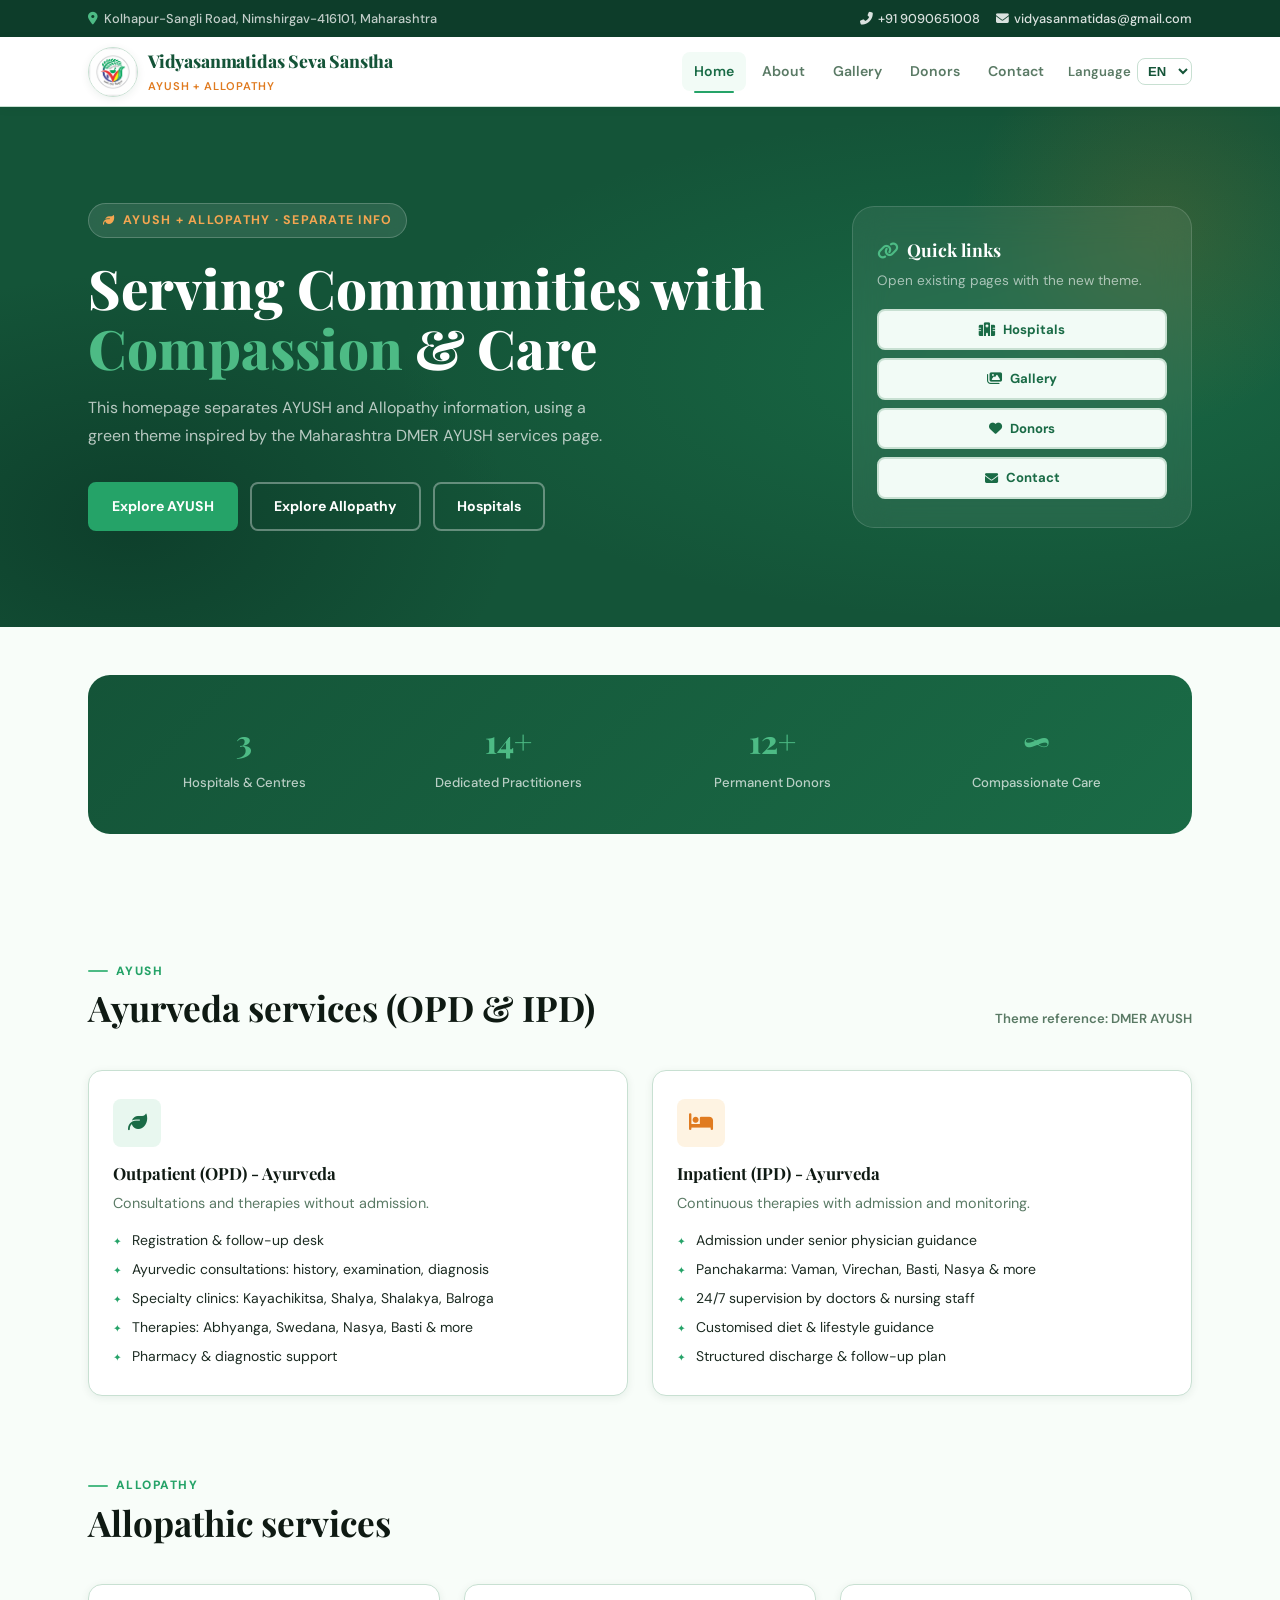
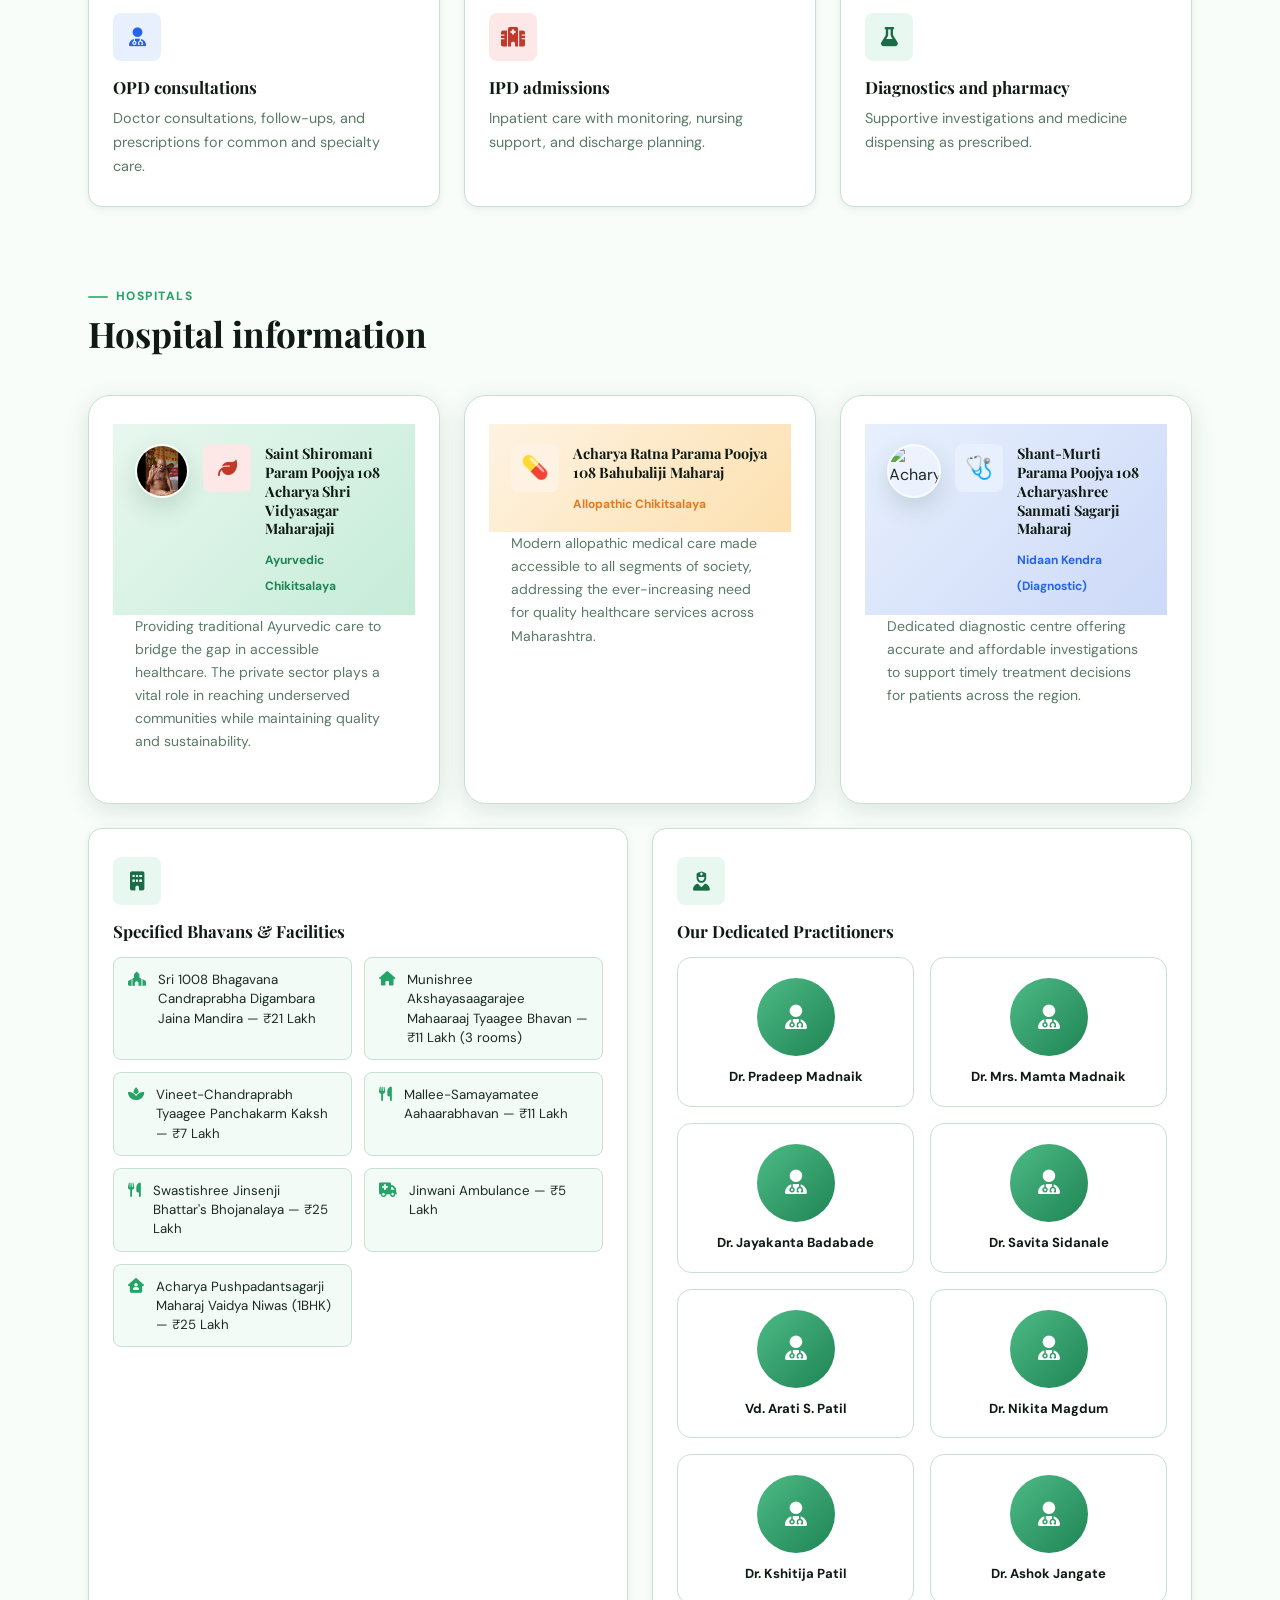
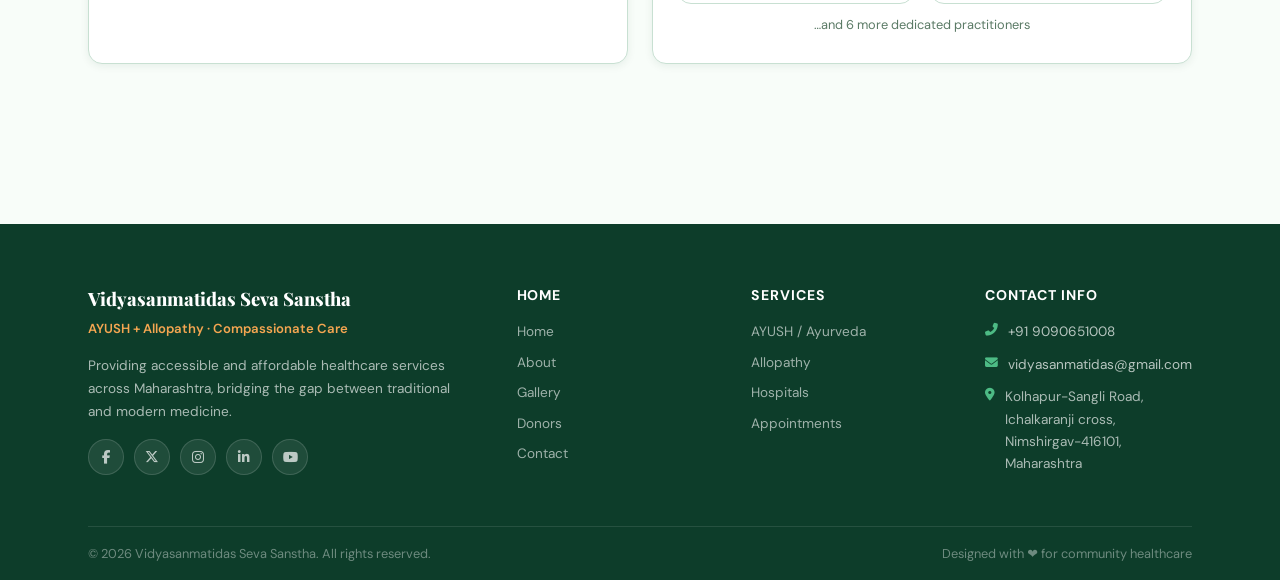
==== index.html @ cceff1d4 "initial project setup" ====
<!DOCTYPE html>
<html lang="en">
<head>
  <meta charset="utf-8" />
  <meta name="viewport" content="width=device-width, initial-scale=1.0" />
  <title>Vidyasanmatidas Seva Sanstha — Home</title>
  <meta name="description" content="Vidyasanmatidas Seva Sanstha — AYUSH Ayurveda & Allopathy hospital, Nimshirgav, Maharashtra." />
  <link rel="stylesheet" href="style.css" />
  <link rel="stylesheet" href="https://cdnjs.cloudflare.com/ajax/libs/font-awesome/6.4.0/css/all.min.css" />
  <link rel="icon" type="image/jpeg" href="img/WhatsApp%20Image%202026-04-20%20at%209.15.50%20PM.jpeg" />
  <link rel="apple-touch-icon" href="img/WhatsApp%20Image%202026-04-20%20at%209.15.50%20PM.jpeg" />
</head>
<body class="home-page">

  <!-- TOP BAR -->
  <div class="topbar">
    <div class="container">
      <span><i class="fas fa-map-marker-alt" style="color:var(--green-400);margin-right:6px;"></i>Kolhapur-Sangli Road, Nimshirgav-416101, Maharashtra</span>
      <div class="topbar-right">
        <a href="tel:+919090651008"><i class="fas fa-phone-alt" style="margin-right:5px;"></i>+91 9090651008</a>
        <a href="mailto:vidyasanmatidas@gmail.com"><i class="fas fa-envelope" style="margin-right:5px;"></i>vidyasanmatidas@gmail.com</a>
      </div>
    </div>
  </div>

  <!-- NAVBAR -->
  <nav class="navbar">
    <div class="container">
      <a href="index.html" class="navbar-brand">
        <img class="brand-logo" src="img/WhatsApp%20Image%202026-04-20%20at%209.15.50%20PM.jpeg" alt="Vidyasanmatidas Seva Sanstha logo" />
        <span class="brand-name">Vidyasanmatidas Seva Sanstha</span>
        <span class="brand-sub" data-i18n="brand.subtitle">AYUSH + Allopathy</span>
      </a>
      <button class="hamburger" id="hamburger" aria-label="Toggle navigation" aria-expanded="false">
        <span></span><span></span><span></span>
      </button>
      <ul class="navbar-nav" id="navbar-menu">
        <li class="nav-item active"><a class="nav-link" href="index.html" data-i18n="nav.home">Home</a></li>
        <li class="nav-item"><a class="nav-link" href="about.html" data-i18n="nav.about">About</a></li>
        <li class="nav-item"><a class="nav-link" href="gallery.html" data-i18n="nav.gallery">Gallery</a></li>
        <li class="nav-item"><a class="nav-link" href="donors.html" data-i18n="nav.donors">Donors</a></li>
        <li class="nav-item"><a class="nav-link" href="contact.html" data-i18n="nav.contact">Contact</a></li>
        <li class="nav-item">
          <span class="lang-wrap"><span data-i18n="lang.label">Language</span>
            <select id="lang-switch" class="lang-switch" aria-label="Language switcher">
              <option value="en">EN</option><option value="hi">HI</option><option value="mr">MR</option>
            </select>
          </span>
        </li>
      </ul>
    </div>
  </nav>

  <!-- HERO -->
  <section class="hero">
    <div class="container">
      <div class="hero-grid">
        <div>
          <div class="hero-badge"><i class="fas fa-leaf"></i><span data-i18n="home.pill">AYUSH + Allopathy · Integrated Healthcare</span></div>
          <h1 class="hero-title">Serving Communities with <span>Compassion</span> &amp; Care</h1>
          <p class="hero-desc" data-i18n="home.desc">Providing accessible AYUSH (Ayurveda) and Allopathic healthcare services to all, inspired by the Maharashtra DMER AYUSH model of inclusive wellness.</p>
          <div class="hero-actions">
            <a class="btn btn-primary" href="#ayush" data-i18n="home.cta.ayush"><i class="fas fa-leaf"></i>Explore AYUSH</a>
            <a class="btn btn-outline" href="#allopathy" data-i18n="home.cta.allopathy"><i class="fas fa-stethoscope"></i>Allopathy</a>
            <a class="btn btn-outline" href="#hospitals" data-i18n="home.cta.hospitals"><i class="fas fa-hospital"></i>Hospitals</a>
          </div>
        </div>
        <div class="hero-card">
          <h3><i class="fas fa-link" style="color:var(--green-400);margin-right:8px;"></i><span data-i18n="home.quick.title">Quick Links</span></h3>
          <p data-i18n="home.quick.desc">Navigate our services and facilities.</p>
          <div class="link-grid">
            <a class="btn btn-ghost btn-sm" href="#hospitals"><i class="fas fa-hospital"></i>Hospitals</a>
            <a class="btn btn-ghost btn-sm" href="gallery.html"><i class="fas fa-images"></i>Gallery</a>
            <a class="btn btn-ghost btn-sm" href="donors.html"><i class="fas fa-heart"></i>Donors</a>
            <a class="btn btn-ghost btn-sm" href="contact.html"><i class="fas fa-envelope"></i>Contact</a>
          </div>
        </div>
      </div>
    </div>
  </section>

  <!-- STATS STRIP -->
  <div class="container">
    <div class="stats-strip reveal">
      <div class="stat-item"><span class="stat-number">3</span><div class="stat-label">Hospitals & Centres</div></div>
      <div class="stat-item"><span class="stat-number">14+</span><div class="stat-label">Dedicated Practitioners</div></div>
      <div class="stat-item"><span class="stat-number">12+</span><div class="stat-label">Permanent Donors</div></div>
      <div class="stat-item"><span class="stat-number">∞</span><div class="stat-label">Compassionate Care</div></div>
    </div>
  </div>

  <!-- AYUSH SECTION -->
  <section id="ayush" class="section">
    <div class="container">
      <div class="section-header reveal">
        <div>
          <div class="section-label" data-i18n="home.section.ayush">AYUSH</div>
          <h2 class="section-title" data-i18n="home.section.ayushTitle">Ayurveda Services (OPD &amp; IPD)</h2>
        </div>
        <span class="section-hint" data-i18n="home.section.ref">Ref: DMER AYUSH</span>
      </div>
      <div class="split reveal">
        <div class="card">
          <div class="icon-chip green"><i class="fas fa-leaf"></i></div>
          <h3 data-i18n="home.opd.title">Outpatient (OPD) — Ayurveda</h3>
          <p data-i18n="home.opd.desc">Consultations and therapies without admission, delivered by expert Vaidyas.</p>
          <ul class="card-list">
            <li>Registration &amp; follow-up desk</li>
            <li>Ayurvedic consultations: history, examination, diagnosis</li>
            <li>Specialty clinics: Kayachikitsa, Shalya, Shalakya, Balroga</li>
            <li>Therapies: Abhyanga, Swedana, Nasya, Basti &amp; more</li>
            <li>Pharmacy &amp; diagnostic support</li>
          </ul>
        </div>
        <div class="card">
          <div class="icon-chip yellow"><i class="fas fa-bed"></i></div>
          <h3 data-i18n="home.ipd.title">Inpatient (IPD) — Ayurveda</h3>
          <p data-i18n="home.ipd.desc">Continuous therapies with admission and full clinical monitoring.</p>
          <ul class="card-list">
            <li>Admission under senior physician guidance</li>
            <li>Panchakarma: Vaman, Virechan, Basti, Nasya &amp; more</li>
            <li>24/7 supervision by doctors &amp; nursing staff</li>
            <li>Customised diet &amp; lifestyle guidance</li>
            <li>Structured discharge &amp; follow-up plan</li>
          </ul>
        </div>
      </div>
    </div>
  </section>

  <!-- ALLOPATHY SECTION -->
  <section id="allopathy" class="section" style="padding-top:0;">
    <div class="container">
      <div class="section-header reveal">
        <div>
          <div class="section-label" data-i18n="home.section.allopathy">Allopathy</div>
          <h2 class="section-title" data-i18n="home.section.allopathyTitle">Allopathic Services</h2>
        </div>
      </div>
      <div class="grid-3 reveal">
        <div class="card">
          <div class="icon-chip blue"><i class="fas fa-user-md"></i></div>
          <h3 data-i18n="home.card.opd">OPD Consultations</h3>
          <p data-i18n="home.card.opdDesc">Doctor consultations, follow-ups, and prescriptions for common and specialty care.</p>
        </div>
        <div class="card">
          <div class="icon-chip red"><i class="fas fa-hospital"></i></div>
          <h3 data-i18n="home.card.ipd">IPD Admissions</h3>
          <p data-i18n="home.card.ipdDesc">Inpatient care with continuous monitoring, nursing support, and discharge planning.</p>
        </div>
        <div class="card">
          <div class="icon-chip green"><i class="fas fa-flask"></i></div>
          <h3 data-i18n="home.card.diag">Diagnostics &amp; Pharmacy</h3>
          <p data-i18n="home.card.diagDesc">Supportive investigations and medicine dispensing as prescribed by our clinical team.</p>
        </div>
      </div>
    </div>
  </section>

  <!-- HOSPITALS SECTION -->
  <section id="hospitals" class="section" style="padding-top:0;">
    <div class="container">
      <div class="section-header reveal">
        <div>
          <div class="section-label" data-i18n="home.section.hospitals">Hospitals</div>
          <h2 class="section-title" data-i18n="home.section.hospitalsTitle">Our Hospitals &amp; Centres</h2>
        </div>
      </div>

      <div class="grid-3 reveal" style="margin-bottom:24px;">
        <div class="card hospital-card hcard-ayush">
          <div class="hospital-card-header">
            <div class="hospital-thumb">
              <img src="img/vidyasagar%20maharaj.png" alt="Acharya Shri Vidyasagar Maharajaji" loading="lazy" decoding="async" />
            </div>
            <div class="icon-chip red"><i class="fas fa-leaf"></i></div>
            <div>
              <h3 style="font-size:.9rem;">Saint Shiromani Param Poojya 108 Acharya Shri Vidyasagar Maharajaji</h3>
              <span style="font-size:.75rem;color:var(--green-600);font-weight:700;">Ayurvedic Chikitsalaya</span>
            </div>
          </div>
          <div class="hospital-card-body">
            <p>Providing traditional Ayurvedic care to bridge the gap in accessible healthcare. The private sector plays a vital role in reaching underserved communities while maintaining quality and sustainability.</p>
          </div>
        </div>
        <div class="card hospital-card hcard-allo">
          <div class="hospital-card-header">
            <div class="icon-chip yellow" style="font-size:1.4rem;">💊</div>
            <div>
              <h3 style="font-size:.9rem;">Acharya Ratna Parama Poojya 108 Bahubaliji Maharaj</h3>
              <span style="font-size:.75rem;color:var(--saffron);font-weight:700;">Allopathic Chikitsalaya</span>
            </div>
          </div>
          <div class="hospital-card-body">
            <p>Modern allopathic medical care made accessible to all segments of society, addressing the ever-increasing need for quality healthcare services across Maharashtra.</p>
          </div>
        </div>
        <div class="card hospital-card hcard-diag">
          <div class="hospital-card-header">
            <div class="hospital-thumb">
              <img src="img/sanmati-sagar%20maharaj.jpeg" alt="Acharyashree Sanmati Sagarji Maharaj" loading="lazy" decoding="async" />
            </div>
            <div class="icon-chip blue" style="font-size:1.4rem;">🩺</div>
            <div>
              <h3 style="font-size:.9rem;">Shant-Murti Parama Poojya 108 Acharyashree Sanmati Sagarji Maharaj</h3>
              <span style="font-size:.75rem;color:#2563eb;font-weight:700;">Nidaan Kendra (Diagnostic)</span>
            </div>
          </div>
          <div class="hospital-card-body">
            <p>Dedicated diagnostic centre offering accurate and affordable investigations to support timely treatment decisions for patients across the region.</p>
          </div>
        </div>
      </div>

      <!-- Bhavan & Doctors -->
      <div class="split reveal">
        <div class="card">
          <div class="icon-chip green"><i class="fas fa-building"></i></div>
          <h3>Specified Bhavans &amp; Facilities</h3>
          <div class="bhavan-list" style="margin-top:14px;">
            <div class="bhavan-item"><i class="fas fa-place-of-worship"></i><span>Sri 1008 Bhagavana Candraprabha Digambara Jaina Mandira — ₹21 Lakh</span></div>
            <div class="bhavan-item"><i class="fas fa-home"></i><span>Munishree Akshayasaagarajee Mahaaraaj Tyaagee Bhavan — ₹11 Lakh (3 rooms)</span></div>
            <div class="bhavan-item"><i class="fas fa-spa"></i><span>Vineet-Chandraprabh Tyaagee Panchakarm Kaksh — ₹7 Lakh</span></div>
            <div class="bhavan-item"><i class="fas fa-utensils"></i><span>Mallee-Samayamatee Aahaarabhavan — ₹11 Lakh</span></div>
            <div class="bhavan-item"><i class="fas fa-utensils"></i><span>Swastishree Jinsenji Bhattar's Bhojanalaya — ₹25 Lakh</span></div>
            <div class="bhavan-item"><i class="fas fa-ambulance"></i><span>Jinwani Ambulance — ₹5 Lakh</span></div>
            <div class="bhavan-item"><i class="fas fa-house-user"></i><span>Acharya Pushpadantsagarji Maharaj Vaidya Niwas (1BHK) — ₹25 Lakh</span></div>
          </div>
        </div>
        <div class="card">
          <div class="icon-chip"><i class="fas fa-user-nurse"></i></div>
          <h3>Our Dedicated Practitioners</h3>
          <div class="doctor-grid" style="margin-top:14px;grid-template-columns:repeat(2,1fr);">
            <div class="doctor-card">
              <div class="doctor-avatar no-photo">
                <img class="doctor-photo" src="img/doctors/pradeep-madnaik.jpg" alt="Dr. Pradeep Madnaik" loading="lazy" decoding="async" />
                <i class="fas fa-user-md" aria-hidden="true"></i>
              </div>
              <div class="doctor-name">Dr. Pradeep Madnaik</div>
            </div>
            <div class="doctor-card">
              <div class="doctor-avatar no-photo">
                <img class="doctor-photo" src="img/doctors/mamta-madnaik.jpg" alt="Dr. Mrs. Mamta Madnaik" loading="lazy" decoding="async" />
                <i class="fas fa-user-md" aria-hidden="true"></i>
              </div>
              <div class="doctor-name">Dr. Mrs. Mamta Madnaik</div>
            </div>
            <div class="doctor-card">
              <div class="doctor-avatar no-photo">
                <img class="doctor-photo" src="img/doctors/jayakanta-badabade.jpg" alt="Dr. Jayakanta Badabade" loading="lazy" decoding="async" />
                <i class="fas fa-user-md" aria-hidden="true"></i>
              </div>
              <div class="doctor-name">Dr. Jayakanta Badabade</div>
            </div>
            <div class="doctor-card">
              <div class="doctor-avatar no-photo">
                <img class="doctor-photo" src="img/doctors/savita-sidanale.jpg" alt="Dr. Savita Sidanale" loading="lazy" decoding="async" />
                <i class="fas fa-user-md" aria-hidden="true"></i>
              </div>
              <div class="doctor-name">Dr. Savita Sidanale</div>
            </div>
            <div class="doctor-card">
              <div class="doctor-avatar no-photo">
                <img class="doctor-photo" src="img/doctors/arati-s-patil.jpg" alt="Vd. Arati S. Patil" loading="lazy" decoding="async" />
                <i class="fas fa-user-md" aria-hidden="true"></i>
              </div>
              <div class="doctor-name">Vd. Arati S. Patil</div>
            </div>
            <div class="doctor-card">
              <div class="doctor-avatar no-photo">
                <img class="doctor-photo" src="img/doctors/nikita-magdum.jpg" alt="Dr. Nikita Magdum" loading="lazy" decoding="async" />
                <i class="fas fa-user-md" aria-hidden="true"></i>
              </div>
              <div class="doctor-name">Dr. Nikita Magdum</div>
            </div>
            <div class="doctor-card">
              <div class="doctor-avatar no-photo">
                <img class="doctor-photo" src="img/doctors/kshitija-patil.jpg" alt="Dr. Kshitija Patil" loading="lazy" decoding="async" />
                <i class="fas fa-user-md" aria-hidden="true"></i>
              </div>
              <div class="doctor-name">Dr. Kshitija Patil</div>
            </div>
            <div class="doctor-card">
              <div class="doctor-avatar no-photo">
                <img class="doctor-photo" src="img/doctors/ashok-jangate.jpg" alt="Dr. Ashok Jangate" loading="lazy" decoding="async" />
                <i class="fas fa-user-md" aria-hidden="true"></i>
              </div>
              <div class="doctor-name">Dr. Ashok Jangate</div>
            </div>
          </div>
          <p style="margin-top:10px;font-size:.8rem;color:var(--muted);text-align:center;">…and 6 more dedicated practitioners</p>
        </div>
      </div>
    </div>
  </section>

  <!-- FOOTER -->
  <footer class="footer">
    <div class="container">
      <div class="footer-grid">
        <div class="footer-brand">
          <div class="brand-name">Vidyasanmatidas Seva Sanstha</div>
          <div class="brand-tagline">AYUSH + Allopathy · Compassionate Care</div>
          <p>Providing accessible and affordable healthcare services across Maharashtra, bridging the gap between traditional and modern medicine.</p>
          <div class="social-links" style="margin-top:16px;">
            <a href="https://facebook.com" target="_blank" rel="noopener" class="social-icon" aria-label="Facebook"><i class="fab fa-facebook-f"></i></a>
            <a href="https://twitter.com" target="_blank" rel="noopener" class="social-icon" aria-label="Twitter"><i class="fab fa-x-twitter"></i></a>
            <a href="https://instagram.com" target="_blank" rel="noopener" class="social-icon" aria-label="Instagram"><i class="fab fa-instagram"></i></a>
            <a href="https://linkedin.com" target="_blank" rel="noopener" class="social-icon" aria-label="LinkedIn"><i class="fab fa-linkedin-in"></i></a>
            <a href="https://youtube.com" target="_blank" rel="noopener" class="social-icon" aria-label="YouTube"><i class="fab fa-youtube"></i></a>
          </div>
        </div>
        <div>
          <div class="footer-heading" data-i18n="nav.home">Navigation</div>
          <div class="footer-links">
            <a href="index.html" data-i18n="footer.home">Home</a>
            <a href="about.html" data-i18n="footer.about">About</a>
            <a href="gallery.html" data-i18n="footer.gallery">Gallery</a>
            <a href="donors.html" data-i18n="footer.donors">Donors</a>
            <a href="contact.html" data-i18n="footer.contact">Contact</a>
          </div>
        </div>
        <div>
          <div class="footer-heading">Services</div>
          <div class="footer-links">
            <a href="#ayush">AYUSH / Ayurveda</a>
            <a href="#allopathy">Allopathy</a>
            <a href="#hospitals">Hospitals</a>
            <a href="contact.html">Appointments</a>
          </div>
        </div>
        <div>
          <div class="footer-heading" data-i18n="footer.contact_info">Contact Info</div>
          <div class="footer-contact-item"><i class="fas fa-phone-alt"></i><div><a href="tel:+919090651008">+91 9090651008</a></div></div>
          <div class="footer-contact-item"><i class="fas fa-envelope"></i><div><a href="mailto:vidyasanmatidas@gmail.com">vidyasanmatidas@gmail.com</a></div></div>
          <div class="footer-contact-item"><i class="fas fa-map-marker-alt"></i><div>Kolhapur-Sangli Road, Ichalkaranji cross, Nimshirgav-416101, Maharashtra</div></div>
        </div>
      </div>
      <div class="footer-bottom">
        <span>© <span id="year"></span> Vidyasanmatidas Seva Sanstha. <span data-i18n="footer.rights">All rights reserved.</span></span>
        <span>Designed with ❤️ for community healthcare</span>
      </div>
    </div>
  </footer>

  <a href="#" class="back-to-top" aria-label="Back to top"><i class="fas fa-arrow-up"></i></a>
  <script>document.getElementById('year').textContent = new Date().getFullYear();</script>
  <script src="app.js"></script>
  <script src="i18n.js"></script>
</body>
</html>
---- style.css ----
/* ============================================================
   VIDYASANMATIDAS SEVA SANSTHA — Single CSS File
   Design: Refined Medical · Emerald + Saffron · Mobile-first
   ============================================================ */

/* ---------- Google Fonts ---------- */
@import url('https://fonts.googleapis.com/css2?family=Playfair+Display:wght@600;700;800&family=DM+Sans:wght@400;500;600;700&display=swap');

/* ---------- CSS Variables ---------- */
:root {
  --green-900: #0d3d2a;
  --green-800: #145438;
  --green-700: #1a6b46;
  --green-600: #1f8455;
  --green-500: #25a368;
  --green-400: #4dbb85;
  --green-100: #e8f7ef;
  --green-50:  #f2fbf6;

  --saffron:   #e07b20;
  --saffron-lt:#f5a651;
  --gold:      #d4a017;
  --red:       #c0392b;
  --red-lt:    #e74c3c;

  --dark:      #0f1a13;
  --text:      #1c2b22;
  --muted:     #5a7a65;
  --border:    #c8e0d2;
  --bg:        #f8fdf9;
  --white:     #ffffff;

  --shadow-sm: 0 2px 8px rgba(13,61,42,.08);
  --shadow-md: 0 6px 24px rgba(13,61,42,.12);
  --shadow-lg: 0 16px 48px rgba(13,61,42,.18);

  --radius-sm: 8px;
  --radius-md: 14px;
  --radius-lg: 22px;
  --radius-xl: 32px;

  --font-display: 'Playfair Display', Georgia, serif;
  --font-body:    'DM Sans', system-ui, sans-serif;

  --nav-h: 70px;
  --container: 1200px;
  --section-gap: 80px;
}

/* ---------- Reset & Base ---------- */
*, *::before, *::after { box-sizing: border-box; margin: 0; padding: 0; }

html { scroll-behavior: smooth; font-size: 16px; }

body {
  font-family: var(--font-body);
  color: var(--text);
  background: var(--bg);
  line-height: 1.65;
  -webkit-font-smoothing: antialiased;
}

img { max-width: 100%; display: block; }
a { color: inherit; text-decoration: none; }
ul { list-style: none; }
button { cursor: pointer; font: inherit; border: none; background: none; }

/* ---------- Scrollbar ---------- */
::-webkit-scrollbar { width: 6px; }
::-webkit-scrollbar-track { background: var(--green-50); }
::-webkit-scrollbar-thumb { background: var(--green-400); border-radius: 99px; }

/* ============================================================
   LAYOUT
   ============================================================ */
.container {
  width: 100%;
  max-width: var(--container);
  margin-inline: auto;
  padding-inline: clamp(16px, 5vw, 48px);
}

.section { padding-block: var(--section-gap); }
.section + .section { padding-top: 0; }

/* ============================================================
   TOP BAR
   ============================================================ */
.topbar {
  background: var(--green-900);
  color: rgba(255,255,255,.75);
  font-size: .8rem;
  font-weight: 500;
  padding-block: 8px;
}
.topbar .container {
  display: flex;
  justify-content: space-between;
  align-items: center;
  flex-wrap: wrap;
  gap: 6px;
}
.topbar a { color: rgba(255,255,255,.85); transition: color .2s; }
.topbar a:hover { color: var(--saffron-lt); }
.topbar-right { display: flex; gap: 16px; align-items: center; }

/* ============================================================
   NAVBAR
   ============================================================ */
.navbar {
  position: sticky;
  top: 0;
  z-index: 1000;
  background: var(--white);
  border-bottom: 1px solid var(--border);
  box-shadow: var(--shadow-sm);
  height: var(--nav-h);
}
.navbar .container {
  display: flex;
  align-items: center;
  justify-content: space-between;
  height: 100%;
  gap: 24px;
}

/* Logo */
.navbar-brand {
  display: grid;
  grid-template-columns: auto 1fr;
  grid-template-rows: auto auto;
  column-gap: 10px;
  row-gap: 2px;
  align-items: center;
  line-height: 1.1;
  flex-shrink: 0;
}
.brand-logo {
  grid-row: 1 / 3;
  width: 50px;
  height: 50px;
  border-radius: 50%;
  object-fit: cover;
  border: 1px solid var(--border);
  box-shadow: var(--shadow-sm);
  margin-bottom: 0;
}
.navbar-brand .brand-name {
  display: block;
  font-family: var(--font-display);
  font-weight: 800;
  font-size: 1.1rem;
  color: var(--green-800);
  letter-spacing: -.01em;
}
.navbar-brand .brand-sub {
  display: block;
  font-size: .7rem;
  font-weight: 600;
  color: var(--saffron);
  text-transform: uppercase;
  letter-spacing: .08em;
}

/* Nav links */
.navbar-nav {
  display: flex;
  align-items: center;
  gap: 4px;
}
.nav-item { position: relative; }
.nav-link {
  display: block;
  padding: 8px 12px;
  font-size: .88rem;
  font-weight: 600;
  color: var(--muted);
  border-radius: var(--radius-sm);
  transition: color .2s, background .2s;
  white-space: nowrap;
}
.nav-link:hover, .nav-item.active .nav-link {
  color: var(--green-700);
  background: var(--green-50);
}
.nav-item.active .nav-link {
  color: var(--green-700);
}
.nav-item.active .nav-link::after {
  content: '';
  position: absolute;
  bottom: -2px;
  left: 12px;
  right: 12px;
  height: 2px;
  background: var(--green-500);
  border-radius: 99px;
}

/* Language switcher */
.lang-wrap {
  display: flex;
  align-items: center;
  gap: 6px;
  font-size: .82rem;
  font-weight: 600;
  color: var(--muted);
  margin-left: 8px;
}
.lang-switch {
  border: 1.5px solid var(--border);
  border-radius: var(--radius-sm);
  padding: 4px 6px;
  font-size: .82rem;
  font-weight: 600;
  color: var(--green-800);
  background: var(--white);
  cursor: pointer;
  outline: none;
  transition: border-color .2s;
}
.lang-switch:focus { border-color: var(--green-500); }

/* Hamburger */
.hamburger {
  display: none;
  flex-direction: column;
  gap: 5px;
  padding: 8px;
  border-radius: var(--radius-sm);
  transition: background .2s;
}
.hamburger:hover { background: var(--green-50); }
.hamburger span {
  display: block;
  width: 22px;
  height: 2.5px;
  background: var(--green-800);
  border-radius: 99px;
  transition: transform .3s, opacity .3s;
}
.hamburger[aria-expanded="true"] span:nth-child(1) { transform: translateY(7.5px) rotate(45deg); }
.hamburger[aria-expanded="true"] span:nth-child(2) { opacity: 0; }
.hamburger[aria-expanded="true"] span:nth-child(3) { transform: translateY(-7.5px) rotate(-45deg); }

/* ============================================================
   HERO / JUMBOTRON
   ============================================================ */
.hero {
  position: relative;
  overflow: hidden;
  background: var(--green-800);
  min-height: 520px;
  display: flex;
  align-items: center;
}
.hero::before {
  content: '';
  position: absolute;
  inset: 0;
  background:
    radial-gradient(ellipse 70% 70% at 80% 50%, rgba(37,163,104,.25) 0%, transparent 70%),
    radial-gradient(ellipse 50% 80% at 10% 80%, rgba(13,61,42,.9) 0%, transparent 60%);
}
.hero::after {
  content: '';
  position: absolute;
  top: -80px; right: -80px;
  width: 400px; height: 400px;
  background: radial-gradient(circle, rgba(224,123,32,.15) 0%, transparent 70%);
  border-radius: 50%;
  pointer-events: none;
}
.hero .container { position: relative; z-index: 1; padding-block: 80px; }

.hero-grid {
  display: grid;
  grid-template-columns: 1fr 340px;
  gap: 48px;
  align-items: center;
}
.hero-badge {
  display: inline-flex;
  align-items: center;
  gap: 8px;
  background: rgba(255,255,255,.1);
  border: 1px solid rgba(255,255,255,.2);
  backdrop-filter: blur(8px);
  color: var(--saffron-lt);
  font-size: .78rem;
  font-weight: 700;
  text-transform: uppercase;
  letter-spacing: .1em;
  padding: 6px 14px;
  border-radius: 99px;
  margin-bottom: 20px;
}
.hero-badge i { font-size: .7rem; }

.hero-title {
  font-family: var(--font-display);
  font-size: clamp(2rem, 5vw, 3.4rem);
  font-weight: 800;
  color: var(--white);
  line-height: 1.1;
  margin-bottom: 16px;
}
.hero-title span { color: var(--green-400); }

.hero-desc {
  color: rgba(255,255,255,.7);
  font-size: 1rem;
  max-width: 520px;
  margin-bottom: 32px;
  line-height: 1.75;
}

.hero-actions { display: flex; gap: 12px; flex-wrap: wrap; }

/* Quick links card */
.hero-card {
  background: rgba(255,255,255,.07);
  border: 1px solid rgba(255,255,255,.14);
  backdrop-filter: blur(16px);
  border-radius: var(--radius-lg);
  padding: 28px 24px;
  animation: floatCard 4s ease-in-out infinite;
}
@keyframes floatCard {
  0%, 100% { transform: translateY(0); }
  50%       { transform: translateY(-8px); }
}
.hero-card h3 {
  font-family: var(--font-display);
  color: var(--white);
  font-size: 1.1rem;
  margin-bottom: 6px;
}
.hero-card p { color: rgba(255,255,255,.6); font-size: .85rem; margin-bottom: 16px; }
.hero-card .link-grid { display: grid; gap: 8px; }

/* ============================================================
   BUTTONS
   ============================================================ */
.btn {
  display: inline-flex;
  align-items: center;
  gap: 8px;
  padding: 11px 22px;
  border-radius: var(--radius-sm);
  font-weight: 700;
  font-size: .88rem;
  border: 2px solid transparent;
  transition: all .2s;
  cursor: pointer;
  white-space: nowrap;
}
.btn-primary {
  background: var(--green-500);
  color: var(--white);
  border-color: var(--green-500);
}
.btn-primary:hover {
  background: var(--green-400);
  border-color: var(--green-400);
  box-shadow: 0 4px 16px rgba(37,163,104,.4);
  transform: translateY(-1px);
}
.btn-outline {
  background: transparent;
  color: var(--white);
  border-color: rgba(255,255,255,.35);
}
.btn-outline:hover {
  background: rgba(255,255,255,.1);
  border-color: rgba(255,255,255,.6);
}
.btn-ghost {
  background: var(--green-50);
  color: var(--green-700);
  border-color: var(--border);
  width: 100%;
  justify-content: center;
}
.btn-ghost:hover {
  background: var(--green-100);
  border-color: var(--green-400);
}
.btn-sm { padding: 8px 16px; font-size: .82rem; }

/* ============================================================
   SECTION HEADER
   ============================================================ */
.section-header {
  display: flex;
  justify-content: space-between;
  align-items: flex-end;
  margin-bottom: 40px;
  gap: 16px;
  flex-wrap: wrap;
}
.section-label {
  font-size: .75rem;
  font-weight: 800;
  text-transform: uppercase;
  letter-spacing: .12em;
  color: var(--green-500);
  margin-bottom: 6px;
  display: flex;
  align-items: center;
  gap: 8px;
}
.section-label::before {
  content: '';
  display: block;
  width: 20px;
  height: 2px;
  background: var(--green-400);
  border-radius: 99px;
}
.section-title {
  font-family: var(--font-display);
  font-size: clamp(1.5rem, 3.5vw, 2.2rem);
  font-weight: 700;
  color: var(--dark);
  line-height: 1.2;
}
.section-hint {
  font-size: .82rem;
  color: var(--muted);
  font-weight: 600;
}

/* ============================================================
   CARDS
   ============================================================ */
.card {
  background: var(--white);
  border: 1px solid var(--border);
  border-radius: var(--radius-md);
  padding: 28px 24px;
  box-shadow: var(--shadow-sm);
  transition: box-shadow .25s, transform .25s, border-color .25s;
}
.card:hover {
  box-shadow: var(--shadow-md);
  border-color: var(--green-400);
  transform: translateY(-3px);
}

.icon-chip {
  width: 48px;
  height: 48px;
  border-radius: var(--radius-sm);
  background: var(--green-100);
  color: var(--green-700);
  display: flex;
  align-items: center;
  justify-content: center;
  font-size: 1.2rem;
  margin-bottom: 16px;
  flex-shrink: 0;
}
.icon-chip.green  { background: var(--green-100); color: var(--green-700); }
.icon-chip.yellow { background: #fef3e2; color: var(--saffron); }
.icon-chip.red    { background: #fde8e7; color: var(--red); }
.icon-chip.blue   { background: #e8f0fd; color: #2563eb; }

.card h3 {
  font-family: var(--font-display);
  font-size: 1.05rem;
  font-weight: 700;
  color: var(--dark);
  margin-bottom: 8px;
  line-height: 1.3;
}
.card p { font-size: .9rem; color: var(--muted); line-height: 1.65; }

.card-list {
  margin-top: 14px;
  display: flex;
  flex-direction: column;
  gap: 8px;
}
.card-list li {
  display: flex;
  gap: 10px;
  font-size: .875rem;
  color: var(--text);
  align-items: flex-start;
  line-height: 1.5;
}
.card-list li::before {
  content: '✦';
  color: var(--green-500);
  font-size: .65rem;
  margin-top: 4px;
  flex-shrink: 0;
}

/* ============================================================
   GRIDS
   ============================================================ */
.grid-2 { display: grid; grid-template-columns: repeat(2, 1fr); gap: 24px; }
.grid-3 { display: grid; grid-template-columns: repeat(3, 1fr); gap: 24px; }
.grid-auto { display: grid; grid-template-columns: repeat(auto-fit, minmax(280px, 1fr)); gap: 24px; }

/* ============================================================
   SPLIT (2-col equal panels)
   ============================================================ */
.split { display: grid; grid-template-columns: 1fr 1fr; gap: 24px; }

/* ============================================================
   STATS STRIP
   ============================================================ */
.stats-strip {
  background: linear-gradient(135deg, var(--green-800), var(--green-700));
  border-radius: var(--radius-lg);
  padding: 40px 32px;
  display: grid;
  grid-template-columns: repeat(4, 1fr);
  gap: 16px;
  text-align: center;
  margin-block: 48px;
}
.stat-item { color: var(--white); }
.stat-number {
  font-family: var(--font-display);
  font-size: 2rem;
  font-weight: 800;
  color: var(--green-400);
  display: block;
}
.stat-label { font-size: .82rem; font-weight: 500; color: rgba(255,255,255,.7); margin-top: 4px; }

/* ============================================================
   DOCTOR CARD
   ============================================================ */
.doctor-grid { display: grid; grid-template-columns: repeat(auto-fill, minmax(160px, 1fr)); gap: 16px; }
.doctor-card {
  background: var(--white);
  border: 1px solid var(--border);
  border-radius: var(--radius-md);
  padding: 20px 14px;
  text-align: center;
  transition: all .25s;
}
.doctor-card:hover { box-shadow: var(--shadow-md); border-color: var(--green-400); transform: translateY(-3px); }
.doctor-avatar {
  width: 78px;
  height: 78px;
  border-radius: 50%;
  background: linear-gradient(135deg, var(--green-400), var(--green-600));
  margin: 0 auto 12px;
  display: flex;
  align-items: center;
  justify-content: center;
  color: var(--white);
  font-size: 1.55rem;
  position: relative;
  overflow: hidden;
}
.doctor-avatar .doctor-photo {
  position: absolute;
  inset: 0;
  width: 100%;
  height: 100%;
  object-fit: cover;
  display: block;
}
.doctor-avatar:not(.no-photo) {
  background: transparent;
}
.doctor-avatar:not(.no-photo) i {
  opacity: 0;
}
.doctor-name {
  font-size: .82rem;
  font-weight: 700;
  color: var(--dark);
  line-height: 1.35;
}

/* Doctor slideshow (About page) */
.doctor-slider {
  position: relative;
  border-radius: var(--radius-lg);
  background: linear-gradient(135deg, var(--green-50), rgba(224,123,32,.08));
  border: 1px solid var(--border);
  padding: 18px 14px;
  overflow: hidden;
}
.doctor-viewport {
  overflow: hidden;
  scroll-behavior: smooth;
}
.doctor-track {
  display: flex;
  gap: 14px;
  padding: 6px 20px;
  will-change: transform;
}
.doctor-slider .doctor-card {
  flex: 0 0 auto;
  width: 170px;
  scroll-snap-align: start;
}

/* Live running marquee */
.doctor-slider--marquee .doctor-track {
  animation: doctorMarquee var(--doctor-marquee-duration, 32s) linear infinite;
  transform: translateX(0);
}
.doctor-slider--marquee:hover .doctor-track,
.doctor-slider--marquee:focus-within .doctor-track {
  animation-play-state: paused;
}
@keyframes doctorMarquee {
  from { transform: translateX(0); }
  to   { transform: translateX(calc(-1 * var(--doctor-marquee-distance, 800px))); }
}

@media (max-width: 640px) {
  .doctor-track { padding-inline: 12px; }
  .doctor-slider .doctor-card { width: 160px; }
}

/* ============================================================
   DONORS TABLE
   ============================================================ */
.table-wrap { overflow-x: auto; border-radius: var(--radius-md); border: 1px solid var(--border); }
table { width: 100%; border-collapse: collapse; font-size: .88rem; }
thead { background: linear-gradient(90deg, var(--green-800), var(--green-700)); }
thead th {
  color: var(--white);
  font-weight: 700;
  padding: 14px 16px;
  text-align: left;
  font-size: .8rem;
  text-transform: uppercase;
  letter-spacing: .05em;
  white-space: nowrap;
}
tbody tr { border-bottom: 1px solid var(--border); transition: background .15s; }
tbody tr:last-child { border-bottom: none; }
tbody tr:hover { background: var(--green-50); }
tbody td { padding: 12px 16px; color: var(--text); vertical-align: top; }
tbody td:first-child { font-weight: 700; color: var(--muted); font-size: .8rem; }
.amount-badge {
  display: inline-block;
  background: var(--green-100);
  color: var(--green-700);
  font-weight: 700;
  padding: 2px 10px;
  border-radius: 99px;
  font-size: .8rem;
}

/* ============================================================
   GALLERY
   ============================================================ */
.gallery-slider {
  border-radius: var(--radius-lg);
  overflow: hidden;
  border: 1px solid var(--border);
  background: linear-gradient(135deg, var(--green-50), rgba(224,123,32,.08));
  box-shadow: var(--shadow-sm);
}
.gallery-viewport { overflow: hidden; }
.gallery-track {
  display: flex;
  gap: 14px;
  padding: 14px;
  will-change: transform;
}
.gallery-slide {
  flex: 0 0 auto;
  width: 320px;
  aspect-ratio: 4 / 3;
  border-radius: var(--radius-md);
  overflow: hidden;
  position: relative;
  border: 1px solid rgba(200,224,210,.9);
  background: linear-gradient(135deg, var(--green-100), var(--green-50));
}
.gallery-slide img {
  width: 100%;
  height: 100%;
  object-fit: cover;
  display: block;
  transform: scale(1);
  transition: transform .6s ease;
}
.gallery-slide:hover img { transform: scale(1.05); }
.gallery-slide .gallery-cap {
  position: absolute;
  inset: auto 0 0 0;
  background: linear-gradient(transparent, rgba(0,0,0,.65));
  color: var(--white);
  font-size: .82rem;
  font-weight: 700;
  padding: 26px 12px 10px;
}

.gallery-slider--marquee .gallery-track {
  animation: galleryMarquee var(--gallery-marquee-duration, 34s) linear infinite;
  transform: translateX(0);
}
.gallery-slider--marquee:hover .gallery-track,
.gallery-slider--marquee:focus-within .gallery-track {
  animation-play-state: paused;
}
@keyframes galleryMarquee {
  from { transform: translateX(0); }
  to   { transform: translateX(calc(-1 * var(--gallery-marquee-distance, 900px))); }
}

.gallery-grid {
  display: grid;
  grid-template-columns: repeat(3, 1fr);
  gap: 16px;
}
.gallery-tile {
  border-radius: var(--radius-md);
  overflow: hidden;
  position: relative;
  aspect-ratio: 4/3;
  background: linear-gradient(135deg, var(--green-100), var(--green-50));
  border: 1px solid var(--border);
  display: flex;
  flex-direction: column;
  align-items: center;
  justify-content: center;
  transition: transform .25s, box-shadow .25s;
  cursor: pointer;
}
.gallery-tile:hover { transform: scale(1.02); box-shadow: var(--shadow-md); }
.gallery-tile .tile-placeholder {
  display: flex;
  flex-direction: column;
  align-items: center;
  gap: 8px;
  color: var(--green-400);
}
.gallery-tile .tile-placeholder i { font-size: 2rem; }
.gallery-tile .tile-placeholder span { font-size: .8rem; font-weight: 600; color: var(--muted); }
.gallery-cap {
  position: absolute;
  bottom: 0; left: 0; right: 0;
  background: linear-gradient(transparent, rgba(0,0,0,.6));
  color: var(--white);
  font-size: .78rem;
  font-weight: 600;
  padding: 20px 12px 10px;
}

/* ============================================================
   CONTACT FORM
   ============================================================ */
.form { display: flex; flex-direction: column; gap: 16px; margin-top: 20px; }
.field { display: flex; flex-direction: column; gap: 6px; }
.field label {
  font-size: .82rem;
  font-weight: 700;
  color: var(--text);
  text-transform: uppercase;
  letter-spacing: .04em;
}
.field input,
.field textarea {
  width: 100%;
  padding: 11px 14px;
  border: 1.5px solid var(--border);
  border-radius: var(--radius-sm);
  font: inherit;
  font-size: .9rem;
  color: var(--text);
  background: var(--white);
  transition: border-color .2s, box-shadow .2s;
  outline: none;
}
.field input:focus,
.field textarea:focus {
  border-color: var(--green-500);
  box-shadow: 0 0 0 3px rgba(37,163,104,.12);
}
.field textarea { resize: vertical; min-height: 110px; }

/* ============================================================
   CONTACT INFO CARD
   ============================================================ */
.contact-info-item {
  display: flex;
  gap: 14px;
  align-items: flex-start;
  padding: 16px 0;
  border-bottom: 1px solid var(--border);
}
.contact-info-item:last-child { border-bottom: none; }
.contact-info-icon {
  width: 40px;
  height: 40px;
  border-radius: var(--radius-sm);
  background: var(--green-100);
  color: var(--green-700);
  display: flex;
  align-items: center;
  justify-content: center;
  flex-shrink: 0;
  font-size: .95rem;
}
.contact-info-text strong { display: block; font-weight: 700; color: var(--dark); margin-bottom: 2px; font-size: .85rem; }
.contact-info-text span, .contact-info-text a { font-size: .88rem; color: var(--muted); line-height: 1.5; }
.contact-info-text a:hover { color: var(--green-600); }

/* ============================================================
   MAP PLACEHOLDER
   ============================================================ */
.map-placeholder {
  background: linear-gradient(135deg, var(--green-100), var(--green-50));
  border: 1px solid var(--border);
  border-radius: var(--radius-md);
  height: 220px;
  display: flex;
  flex-direction: column;
  align-items: center;
  justify-content: center;
  gap: 8px;
  color: var(--muted);
  margin-top: 20px;
}
.map-placeholder i { font-size: 2rem; color: var(--green-400); }
.map-placeholder span { font-size: .85rem; font-weight: 600; }

/* ============================================================
   ABOUT PAGE
   ============================================================ */
.mission-grid {
  display: grid;
  grid-template-columns: 1fr 1fr;
  gap: 24px;
  margin-bottom: 40px;
}
.highlight-box {
  background: linear-gradient(135deg, var(--green-800), var(--green-600));
  color: var(--white);
  border-radius: var(--radius-lg);
  padding: 36px 32px;
}
.highlight-box h2 {
  font-family: var(--font-display);
  font-size: 1.6rem;
  margin-bottom: 12px;
  color: var(--white);
}
.highlight-box p { color: rgba(255,255,255,.8); line-height: 1.75; }
.highlight-box .highlight-quote {
  margin-top: 20px;
  border-left: 3px solid var(--green-400);
  padding-left: 16px;
  font-style: italic;
  font-size: .95rem;
  color: rgba(255,255,255,.75);
}

/* Respected persons cards */
.respected-grid {
  display: grid;
  grid-template-columns: repeat(2, minmax(0, 1fr));
  gap: 24px;
  margin-top: 18px;
}
.scroll-float {
  transform: translateY(var(--float-offset, 0px));
  will-change: transform;
}
.person-card {
  background: var(--white);
  border: 1px solid var(--border);
  border-radius: var(--radius-lg);
  overflow: hidden;
  box-shadow: var(--shadow-sm);
  transition: box-shadow .25s, border-color .25s, transform .25s;
  position: relative;
}
.person-card::after {
  content: '';
  position: absolute;
  inset: 0;
  pointer-events: none;
  background: radial-gradient(ellipse 70% 50% at 50% -10%, rgba(37,163,104,.18), transparent 60%);
  opacity: .8;
}
.person-card:hover {
  box-shadow: var(--shadow-md);
  border-color: var(--green-400);
  transform: translateY(calc(var(--float-offset, 0px) - 4px));
}
.person-media {
  aspect-ratio: 4 / 3;
  background: linear-gradient(135deg, var(--green-100), var(--green-50));
  position: relative;
}
.person-media::before {
  content: '';
  position: absolute;
  inset: 0;
  background: linear-gradient(180deg, rgba(15,26,19,.0) 55%, rgba(15,26,19,.55) 100%);
  z-index: 1;
}
.person-media img {
  width: 100%;
  height: 100%;
  object-fit: cover;
  transition: transform .55s ease;
}
.person-card:hover .person-media img { transform: scale(1.05); }
.person-body {
  padding: 18px 20px 20px;
  position: relative;
  z-index: 2;
  display: flex;
  flex-direction: column;
  gap: 4px;
}
.person-desc {
  margin-top: 8px;
  font-size: .92rem;
  color: var(--muted);
  line-height: 1.75;
  max-width: 62ch;
}

/* Hero-style wide card (reference-like): text left, image right */
.person-card--hero {
  grid-column: 1 / -1;
  display: grid;
  grid-template-columns: 1.15fr .85fr;
  align-items: center;
  border-radius: clamp(18px, 3vw, 28px);
  border-color: rgba(255,255,255,.35);
  background: linear-gradient(135deg, rgba(31,132,85,.14) 0%, rgba(224,123,32,.20) 55%, rgba(13,61,42,.10) 100%);
  overflow: hidden;
}
.person-card--hero::before {
  content: '';
  position: absolute;
  inset: -1px;
  background:
    radial-gradient(ellipse 70% 80% at 10% 20%, rgba(224,123,32,.28) 0%, transparent 60%),
    radial-gradient(ellipse 70% 80% at 90% 40%, rgba(37,163,104,.22) 0%, transparent 60%);
  pointer-events: none;
  z-index: 0;
}
.person-card--hero::after {
  content: '';
  position: absolute;
  inset: 0;
  pointer-events: none;
  background: linear-gradient(90deg, rgba(255,255,255,.55) 0%, rgba(255,255,255,.30) 45%, rgba(255,255,255,.10) 100%);
  opacity: .9;
}
.person-card--hero:hover {
  transform: translateY(calc(var(--float-offset, 0px) - 6px));
}
.person-card--hero .person-body {
  padding: clamp(20px, 3vw, 34px);
  z-index: 2;
}
.person-card--hero .person-name {
  font-size: clamp(1.2rem, 2.2vw, 2.05rem);
  line-height: 1.15;
}
.person-card--hero .person-role {
  color: var(--green-700);
  font-weight: 800;
}
.person-card--hero .person-desc {
  color: rgba(28,43,34,.78);
  font-size: .95rem;
  margin-top: 12px;
}
.person-card--hero .person-media {
  aspect-ratio: auto;
  height: 100%;
  min-height: 320px;
  background: transparent;
  z-index: 2;
  display: flex;
  align-items: flex-end;
  justify-content: center;
  padding: 0 16px;
}
.person-card--hero .person-media::before { display: none; }
.person-card--hero .person-media img {
  width: min(340px, 100%);
  height: 100%;
  max-height: 420px;
  object-fit: cover;
  border-top-left-radius: 999px;
  border-top-right-radius: 999px;
  box-shadow: 0 18px 44px rgba(13,61,42,.18);
  transform-origin: 50% 70%;
}
.person-card--hero:hover .person-media img { transform: scale(1.03); }

/* Downside image variant: text on top, image at bottom */
.person-card--hero--down {
  grid-template-columns: 1fr;
  align-items: stretch;
}
.person-card--hero--down .person-media {
  min-height: 300px;
  align-items: center;
  padding: 0 18px 20px;
}
.person-card--hero--down .person-media img {
  width: min(520px, 100%);
  max-height: 360px;
  border-radius: 999px;
}
.person-name {
  font-family: var(--font-display);
  font-size: 1.1rem;
  font-weight: 800;
  color: var(--dark);
  letter-spacing: -.01em;
}
.person-role {
  font-size: .86rem;
  font-weight: 700;
  color: var(--muted);
}

/* ============================================================
   FOOTER
   ============================================================ */
.footer {
  background: var(--green-900);
  color: rgba(255,255,255,.65);
  padding-top: 60px;
  padding-bottom: 0;
  margin-top: var(--section-gap);
}
.footer-grid {
  display: grid;
  grid-template-columns: 2fr 1fr 1fr 1fr;
  gap: 40px;
  padding-bottom: 40px;
  border-bottom: 1px solid rgba(255,255,255,.1);
}
.footer-brand .brand-name {
  font-family: var(--font-display);
  font-size: 1.15rem;
  font-weight: 800;
  color: var(--white);
  margin-bottom: 4px;
}
.footer-brand .brand-tagline {
  font-size: .82rem;
  color: var(--saffron-lt);
  font-weight: 600;
  margin-bottom: 14px;
}
.footer-brand p { font-size: .85rem; line-height: 1.7; }

.footer-heading {
  color: var(--white);
  font-weight: 700;
  font-size: .88rem;
  text-transform: uppercase;
  letter-spacing: .07em;
  margin-bottom: 14px;
}
.footer-links { display: flex; flex-direction: column; gap: 8px; }
.footer-links a {
  font-size: .85rem;
  color: rgba(255,255,255,.6);
  transition: color .2s, padding-left .2s;
}
.footer-links a:hover { color: var(--green-400); padding-left: 4px; }

.footer-contact-item {
  display: flex;
  gap: 10px;
  align-items: flex-start;
  margin-bottom: 10px;
  font-size: .85rem;
}
.footer-contact-item i { color: var(--green-400); margin-top: 3px; font-size: .8rem; }
.footer-contact-item a { color: rgba(255,255,255,.7); }
.footer-contact-item a:hover { color: var(--green-400); }

/* Social */
.social-links { display: flex; gap: 10px; flex-wrap: wrap; margin-top: 4px; }
.social-icon {
  width: 36px;
  height: 36px;
  border-radius: 50%;
  background: rgba(255,255,255,.08);
  border: 1px solid rgba(255,255,255,.14);
  color: rgba(255,255,255,.7);
  display: flex;
  align-items: center;
  justify-content: center;
  font-size: .85rem;
  transition: all .2s;
}
.social-icon:hover {
  background: var(--green-500);
  border-color: var(--green-500);
  color: var(--white);
  transform: translateY(-2px);
}

.footer-bottom {
  padding: 16px 0;
  font-size: .8rem;
  color: rgba(255,255,255,.4);
  display: flex;
  justify-content: space-between;
  align-items: center;
  gap: 8px;
  flex-wrap: wrap;
}

/* ============================================================
   BACK TO TOP
   ============================================================ */
.back-to-top {
  position: fixed;
  bottom: 24px;
  right: 24px;
  width: 44px;
  height: 44px;
  border-radius: 50%;
  background: var(--green-600);
  color: var(--white);
  display: flex;
  align-items: center;
  justify-content: center;
  font-size: 1rem;
  box-shadow: var(--shadow-md);
  opacity: 0;
  pointer-events: none;
  transition: opacity .3s, transform .3s;
  transform: translateY(12px);
  z-index: 999;
}
.back-to-top.is-visible { opacity: 1; pointer-events: auto; transform: translateY(0); }
.back-to-top:hover { background: var(--green-500); transform: translateY(-2px); }

/* ============================================================
   PAGE HERO (inner pages)
   ============================================================ */
.page-hero {
  background: linear-gradient(135deg, var(--green-800) 0%, var(--green-700) 100%);
  padding: 60px 0;
  text-align: center;
  position: relative;
  overflow: hidden;
}
.page-hero::before {
  content: '';
  position: absolute;
  inset: 0;
  background: radial-gradient(ellipse 60% 90% at 50% 120%, rgba(37,163,104,.3), transparent);
}
.page-hero .container { position: relative; }
.page-hero h1 {
  font-family: var(--font-display);
  font-size: clamp(2rem, 5vw, 3rem);
  font-weight: 800;
  color: var(--white);
  margin-bottom: 12px;
}
.page-hero p {
  color: rgba(255,255,255,.7);
  font-size: 1rem;
  max-width: 600px;
  margin-inline: auto;
  line-height: 1.75;
}
.breadcrumb {
  display: flex;
  align-items: center;
  justify-content: center;
  gap: 8px;
  margin-bottom: 16px;
  font-size: .8rem;
  font-weight: 600;
  color: rgba(255,255,255,.5);
}
.breadcrumb a { color: var(--green-400); }
.breadcrumb .sep { color: rgba(255,255,255,.3); }

/* ============================================================
   REVEAL ANIMATION
   ============================================================ */
.reveal {
  opacity: 0;
  transform: translateY(28px);
  transition: opacity .6s ease, transform .6s ease;
}
.reveal.is-visible {
  opacity: 1;
  transform: translateY(0);
}

/* ============================================================
   SPECIFIED BHAVAN
   ============================================================ */
.bhavan-list {
  display: grid;
  grid-template-columns: 1fr 1fr;
  gap: 12px;
  margin-top: 16px;
}
.bhavan-item {
  display: flex;
  gap: 12px;
  background: var(--green-50);
  border: 1px solid var(--border);
  border-radius: var(--radius-sm);
  padding: 12px 14px;
  align-items: flex-start;
}
.bhavan-item i { color: var(--green-500); margin-top: 2px; flex-shrink: 0; font-size: .9rem; }
.bhavan-item span { font-size: .83rem; color: var(--text); line-height: 1.45; }

/* ============================================================
   HOSPITAL CARDS
   ============================================================ */
.hospital-card {
  border-radius: var(--radius-lg);
  overflow: hidden;
  box-shadow: var(--shadow-md);
  border: 1px solid var(--border);
  transition: box-shadow .3s, transform .3s;
}
.hospital-card:hover { box-shadow: var(--shadow-lg); transform: translateY(-4px); }
.hospital-card-header {
  padding: 20px 22px 16px;
  display: flex;
  gap: 14px;
  align-items: flex-start;
}
.hospital-thumb {
  width: 54px;
  height: 54px;
  border-radius: 50%;
  overflow: hidden;
  flex: 0 0 auto;
  border: 2px solid rgba(255,255,255,.7);
  box-shadow: 0 10px 24px rgba(13,61,42,.15);
  background: rgba(255,255,255,.35);
}
.hospital-thumb img {
  width: 100%;
  height: 100%;
  object-fit: cover;
  display: block;
}
.hospital-card-body { padding: 0 22px 22px; }
.hospital-card-body p { font-size: .875rem; color: var(--muted); line-height: 1.65; }

.hcard-ayush .hospital-card-header { background: linear-gradient(135deg, #e8f7ef, #c6ecd8); }
.hcard-allo  .hospital-card-header { background: linear-gradient(135deg, #fef3e2, #fce0b0); }
.hcard-diag  .hospital-card-header { background: linear-gradient(135deg, #e8f0fd, #ccd9f8); }

/* ============================================================
   RESPONSIVE — TABLET (≤ 960px)
   ============================================================ */
@media (max-width: 960px) {
  :root { --section-gap: 56px; }

  /* Show hamburger, collapse nav into drawer */
  .hamburger { display: flex; }

  .navbar-nav {
    display: none;
    position: fixed;
    top: var(--nav-h);
    left: 0;
    right: 0;
    background: var(--white);
    border-bottom: 1px solid var(--border);
    box-shadow: var(--shadow-md);
    padding: 16px;
    flex-direction: column;
    gap: 4px;
    align-items: stretch;
    z-index: 999;
    max-height: calc(100vh - var(--nav-h));
    overflow-y: auto;
  }
  .navbar-nav.active { display: flex; }
  .nav-item.active .nav-link::after { display: none; }
  .nav-link { padding: 12px 14px; font-size: .95rem; }
  .lang-wrap { margin-left: 0; justify-content: space-between; padding: 10px 14px; }

  /* Topbar */
  .topbar .container { flex-direction: column; text-align: center; gap: 4px; }

  /* Hero */
  .hero-grid { grid-template-columns: 1fr; }
  .hero-card { max-width: 440px; animation: none; }

  /* Grids */
  .grid-3 { grid-template-columns: repeat(2, 1fr); }
  .stats-strip { grid-template-columns: repeat(2, 1fr); }
  .footer-grid { grid-template-columns: 1fr 1fr; }
  .mission-grid { grid-template-columns: 1fr; }
  .respected-grid { grid-template-columns: 1fr; }
  .person-card--hero { grid-column: auto; grid-template-columns: 1fr; }
  .person-card--hero::after { background: linear-gradient(180deg, rgba(255,255,255,.55) 0%, rgba(255,255,255,.18) 100%); }
  .person-card--hero .person-media { min-height: 240px; align-items: center; padding: 0 16px 18px; }
  .person-card--hero .person-media img { max-height: 320px; border-radius: 999px; }
  .bhavan-list { grid-template-columns: 1fr; }
}

/* ============================================================
   RESPONSIVE — MOBILE (≤ 640px)
   ============================================================ */
@media (max-width: 640px) {
  :root { --section-gap: 40px; --nav-h: 64px; }

  /* Topbar — hide email on small screens */
  .topbar-right a:last-child { display: none; }
  .brand-logo {
    width: 36px;
    height: 36px;
  }

  /* Hero */
  .hero .container { padding-block: 48px; }
  .hero-card { display: none; }
  .hero-actions { gap: 8px; }
  .btn { padding: 10px 18px; font-size: .85rem; }

  /* Grids */
  .grid-2,
  .grid-3,
  .split { grid-template-columns: 1fr; }

  .stats-strip {
    grid-template-columns: repeat(2, 1fr);
    padding: 28px 20px;
    gap: 20px;
  }
  .stat-number { font-size: 1.5rem; }

  .gallery-grid { grid-template-columns: repeat(2, 1fr); }
  .gallery-slide { width: 260px; }

  .doctor-grid { grid-template-columns: repeat(2, 1fr); }

  .footer-grid { grid-template-columns: 1fr; gap: 28px; padding-bottom: 28px; }
  .footer-bottom { flex-direction: column; text-align: center; }

  .bhavan-list { grid-template-columns: 1fr; }

  .section-header { flex-direction: column; align-items: flex-start; gap: 8px; }

  .back-to-top { bottom: 16px; right: 16px; width: 40px; height: 40px; font-size: .9rem; }

  thead th { padding: 10px 10px; font-size: .72rem; }
  tbody td { padding: 10px 10px; font-size: .83rem; }
}

/* ============================================================
   RESPONSIVE — SMALL MOBILE (≤ 480px)
   ============================================================ */
@media (max-width: 480px) {
  .gallery-grid { grid-template-columns: 1fr; }
  .gallery-slide { width: 240px; }
  .doctor-grid { grid-template-columns: 1fr 1fr; }
  .topbar-right { display: none; }
  .hero-badge { font-size: .7rem; padding: 5px 10px; }
  .stats-strip { gap: 12px; }
}

/* ============================================================
   UTILITY
   ============================================================ */
.text-center { text-align: center; }
.text-muted  { color: var(--muted); }
.mt-4        { margin-top: 16px; }
.mt-6        { margin-top: 24px; }
.mt-8        { margin-top: 32px; }
.mb-4        { margin-bottom: 16px; }
.mb-6        { margin-bottom: 24px; }
.gap-card    { gap: 24px; }
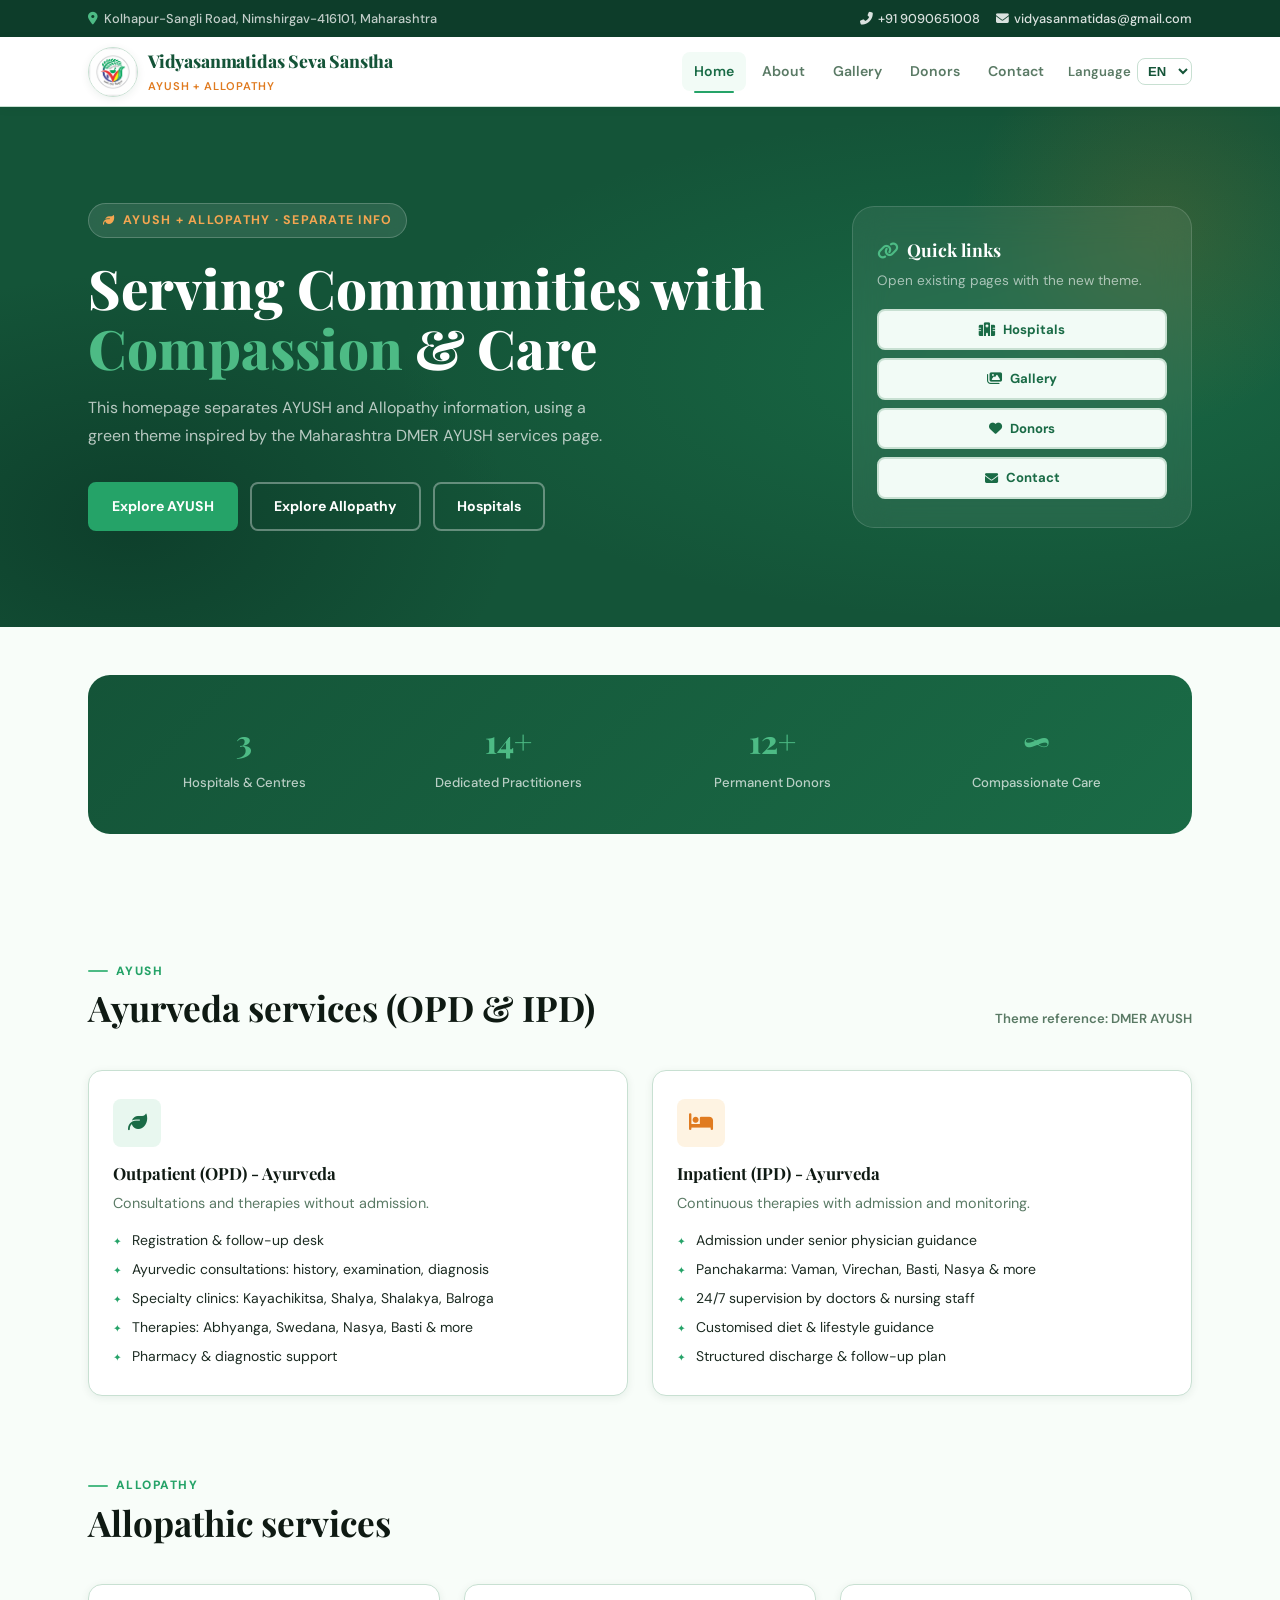
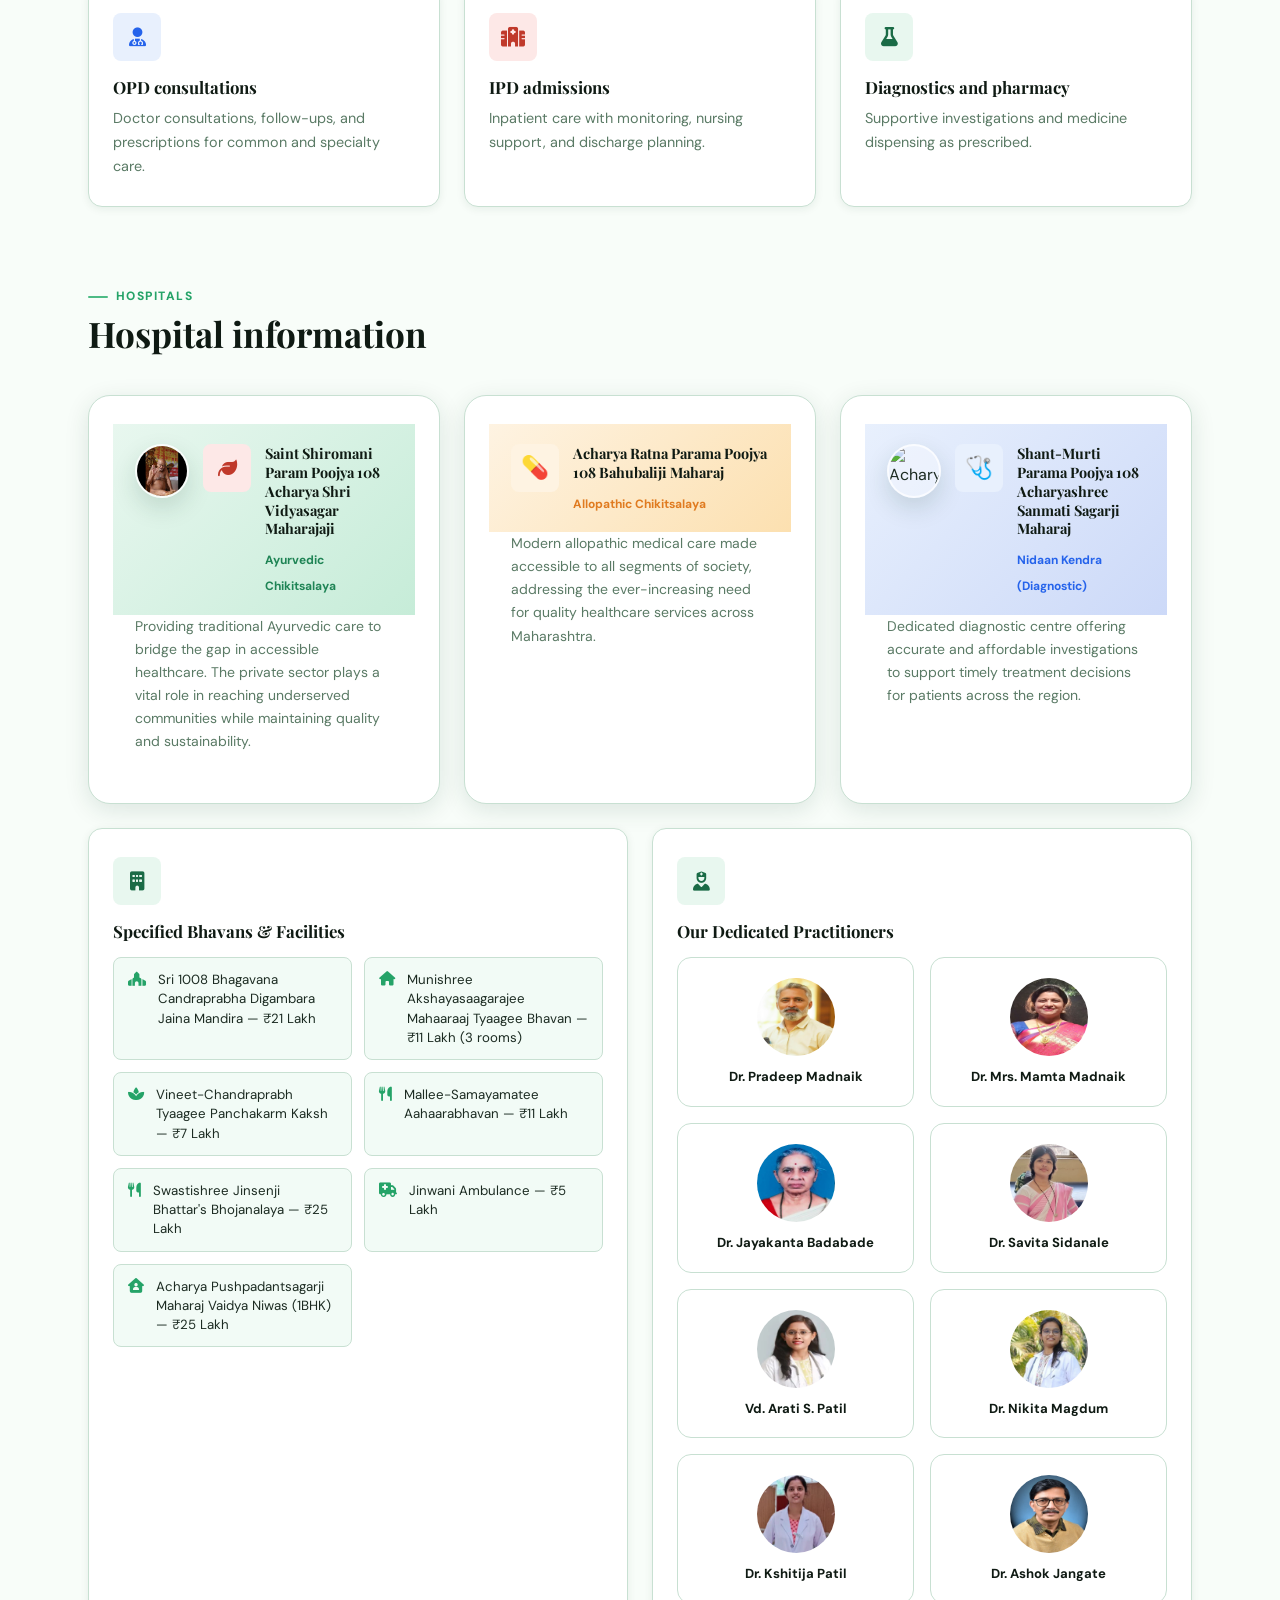
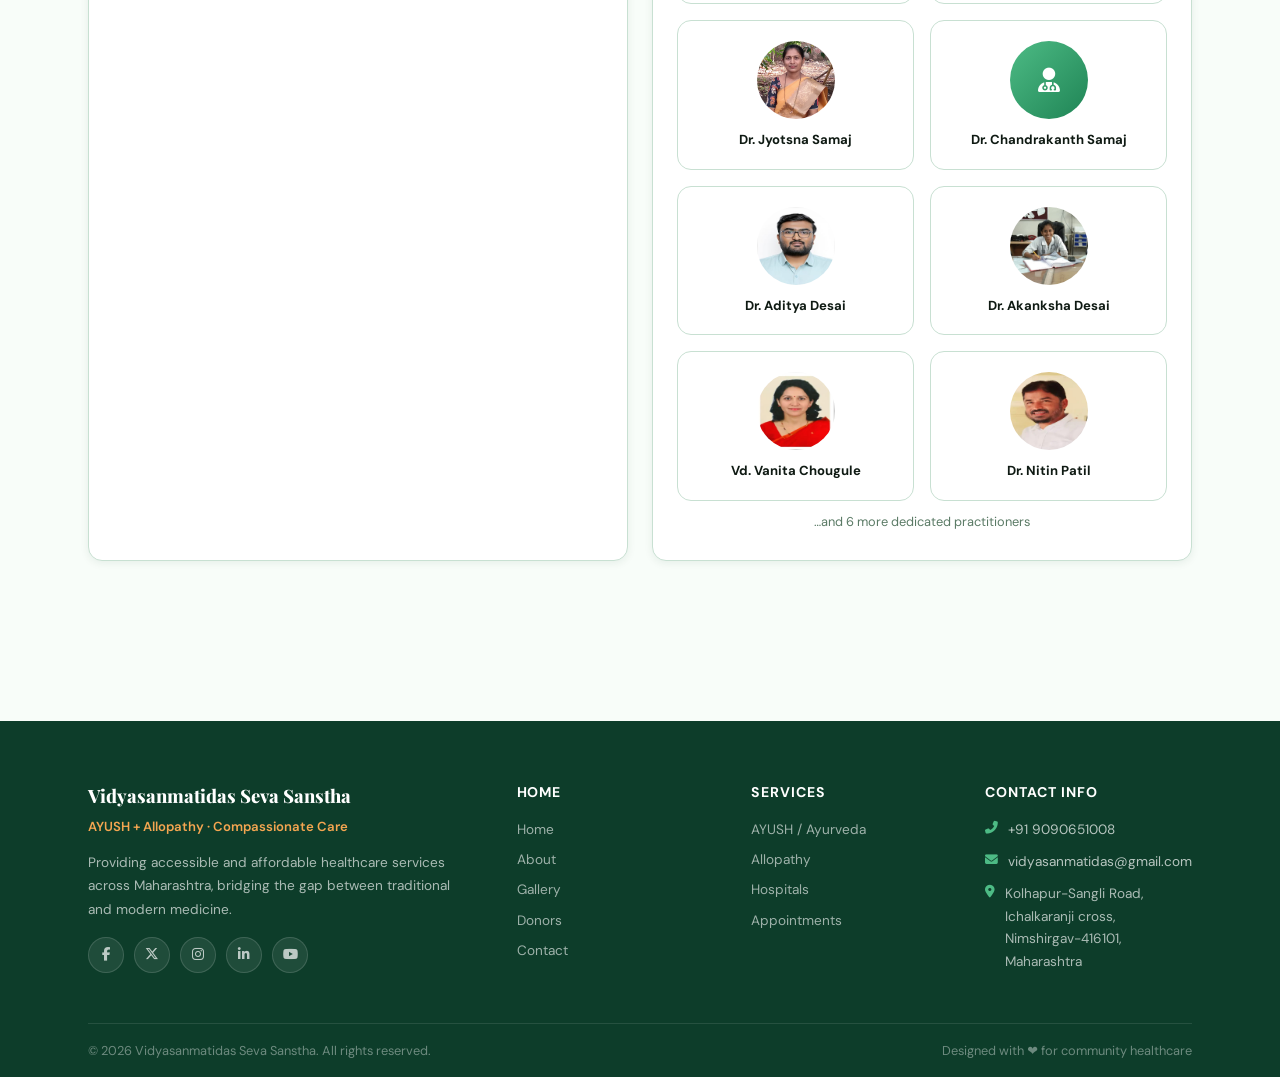
==== commit 41f3e621: "photoes updated" ====
--- a/index.html
+++ b/index.html
@@ -233,60 +233,106 @@
           <div class="doctor-grid" style="margin-top:14px;grid-template-columns:repeat(2,1fr);">
             <div class="doctor-card">
               <div class="doctor-avatar no-photo">
-                <img class="doctor-photo" src="img/doctors/pradeep-madnaik.jpg" alt="Dr. Pradeep Madnaik" loading="lazy" decoding="async" />
+                <img class="doctor-photo" src="img/PradeepMadniak.jpeg" alt="Dr. Pradeep Madnaik" loading="lazy" decoding="async" />
                 <i class="fas fa-user-md" aria-hidden="true"></i>
               </div>
               <div class="doctor-name">Dr. Pradeep Madnaik</div>
             </div>
             <div class="doctor-card">
               <div class="doctor-avatar no-photo">
-                <img class="doctor-photo" src="img/doctors/mamta-madnaik.jpg" alt="Dr. Mrs. Mamta Madnaik" loading="lazy" decoding="async" />
+                <img class="doctor-photo" src="img/dr mamta madnik.jpeg" alt="Dr. Mrs. Mamta Madnaik" loading="lazy" decoding="async" />
                 <i class="fas fa-user-md" aria-hidden="true"></i>
               </div>
               <div class="doctor-name">Dr. Mrs. Mamta Madnaik</div>
             </div>
             <div class="doctor-card">
               <div class="doctor-avatar no-photo">
-                <img class="doctor-photo" src="img/doctors/jayakanta-badabade.jpg" alt="Dr. Jayakanta Badabade" loading="lazy" decoding="async" />
+                <img class="doctor-photo" src="img/dr. jaykanta badbade .jpeg" alt="Dr. Jayakanta Badabade" loading="lazy" decoding="async" />
                 <i class="fas fa-user-md" aria-hidden="true"></i>
               </div>
               <div class="doctor-name">Dr. Jayakanta Badabade</div>
             </div>
             <div class="doctor-card">
               <div class="doctor-avatar no-photo">
-                <img class="doctor-photo" src="img/doctors/savita-sidanale.jpg" alt="Dr. Savita Sidanale" loading="lazy" decoding="async" />
+                <img class="doctor-photo" src="img/dr savita sidnale  .jpeg" alt="Dr. Savita Sidanale" loading="lazy" decoding="async" />
                 <i class="fas fa-user-md" aria-hidden="true"></i>
               </div>
               <div class="doctor-name">Dr. Savita Sidanale</div>
             </div>
             <div class="doctor-card">
               <div class="doctor-avatar no-photo">
-                <img class="doctor-photo" src="img/doctors/arati-s-patil.jpg" alt="Vd. Arati S. Patil" loading="lazy" decoding="async" />
+                <img class="doctor-photo" src="img/Vd.Arati Patil.jpeg" alt="Vd. Arati S. Patil" loading="lazy" decoding="async" />
                 <i class="fas fa-user-md" aria-hidden="true"></i>
               </div>
               <div class="doctor-name">Vd. Arati S. Patil</div>
             </div>
             <div class="doctor-card">
               <div class="doctor-avatar no-photo">
-                <img class="doctor-photo" src="img/doctors/nikita-magdum.jpg" alt="Dr. Nikita Magdum" loading="lazy" decoding="async" />
+                <img class="doctor-photo" src="img/dr nikita magdum .jpeg" alt="Dr. Nikita Magdum" loading="lazy" decoding="async" />
                 <i class="fas fa-user-md" aria-hidden="true"></i>
               </div>
               <div class="doctor-name">Dr. Nikita Magdum</div>
             </div>
             <div class="doctor-card">
               <div class="doctor-avatar no-photo">
-                <img class="doctor-photo" src="img/doctors/kshitija-patil.jpg" alt="Dr. Kshitija Patil" loading="lazy" decoding="async" />
+                <img class="doctor-photo" src="img/dr khistija patil.jpeg" alt="Dr. Kshitija Patil" loading="lazy" decoding="async" />
                 <i class="fas fa-user-md" aria-hidden="true"></i>
               </div>
               <div class="doctor-name">Dr. Kshitija Patil</div>
             </div>
             <div class="doctor-card">
               <div class="doctor-avatar no-photo">
-                <img class="doctor-photo" src="img/doctors/ashok-jangate.jpg" alt="Dr. Ashok Jangate" loading="lazy" decoding="async" />
+                <img class="doctor-photo" src="img/dr .ashok.jpeg" alt="Dr. Ashok Jangate" loading="lazy" decoding="async" />
                 <i class="fas fa-user-md" aria-hidden="true"></i>
               </div>
               <div class="doctor-name">Dr. Ashok Jangate</div>
             </div>
+            <div class="doctor-card">
+              <div class="doctor-avatar no-photo">
+                <img class="doctor-photo" src="img/dr jyotsna.jpeg" alt="Dr. Kshitija Patil" loading="lazy" decoding="async" />
+                <i class="fas fa-user-md" aria-hidden="true"></i>
+              </div>
+              <div class="doctor-name">Dr. Jyotsna Samaj</div>
+            </div>
+            <div class="doctor-card">
+              <div class="doctor-avatar no-photo">
+                <img class="doctor-photo" src="img/dr Chandrakanth Samaj.jpeg" alt="Dr. Kshitija Patil" loading="lazy" decoding="async" />
+                <i class="fas fa-user-md" aria-hidden="true"></i>
+              </div>
+              <div class="doctor-name">Dr. Chandrakanth Samaj</div>
+            </div>
+            <div class="doctor-card">
+              <div class="doctor-avatar no-photo">
+                <img class="doctor-photo" src="img/dr aditya desai .jpeg" alt="Dr. Kshitija Patil" loading="lazy" decoding="async" />
+                <i class="fas fa-user-md" aria-hidden="true"></i>
+              </div>
+              <div class="doctor-name">Dr. Aditya Desai</div>
+            </div>
+            <div class="doctor-card">
+              <div class="doctor-avatar no-photo">
+                <img class="doctor-photo" src="img/dr akanksha .jpeg" alt="Dr. Kshitija Patil" loading="lazy" decoding="async" />
+                <i class="fas fa-user-md" aria-hidden="true"></i>
+              </div>
+              <div class="doctor-name">Dr. Akanksha Desai</div>
+            </div>
+            <div class="doctor-card">
+              <div class="doctor-avatar no-photo">
+                <img class="doctor-photo" src="img/Vd Vanita Chougule.jpeg" alt="Dr. Kshitija Patil" loading="lazy" decoding="async" />
+                <i class="fas fa-user-md" aria-hidden="true"></i>
+              </div>
+              <div class="doctor-name">Vd. Vanita Chougule</div>
+            </div>
+            <div class="doctor-card">
+              <div class="doctor-avatar no-photo">
+                <img class="doctor-photo" src="img/dr Nitin Patil.jpeg" alt="Dr. Kshitija Patil" loading="lazy" decoding="async" />
+                <i class="fas fa-user-md" aria-hidden="true"></i>
+              </div>
+              <div class="doctor-name">Dr. Nitin Patil</div>
+            </div>
+
+            
+            
+
           </div>
           <p style="margin-top:10px;font-size:.8rem;color:var(--muted);text-align:center;">…and 6 more dedicated practitioners</p>
         </div>
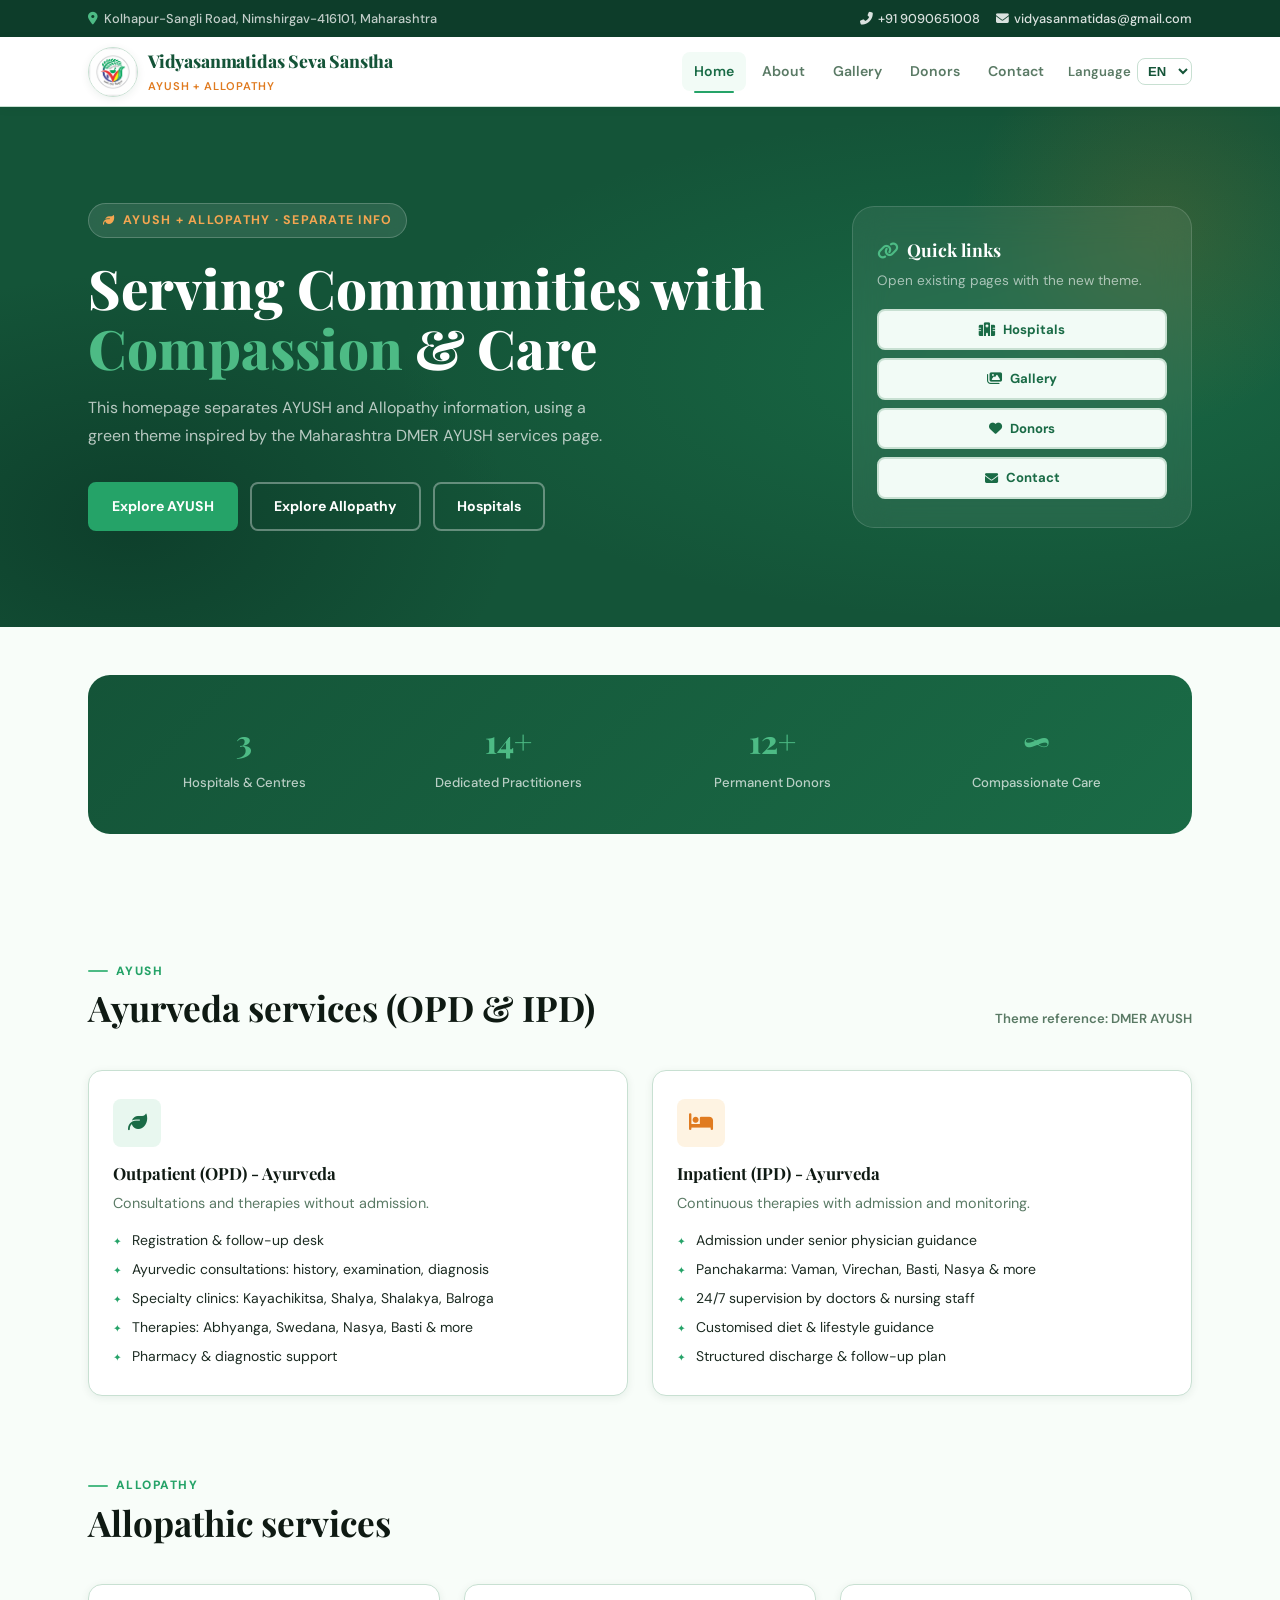
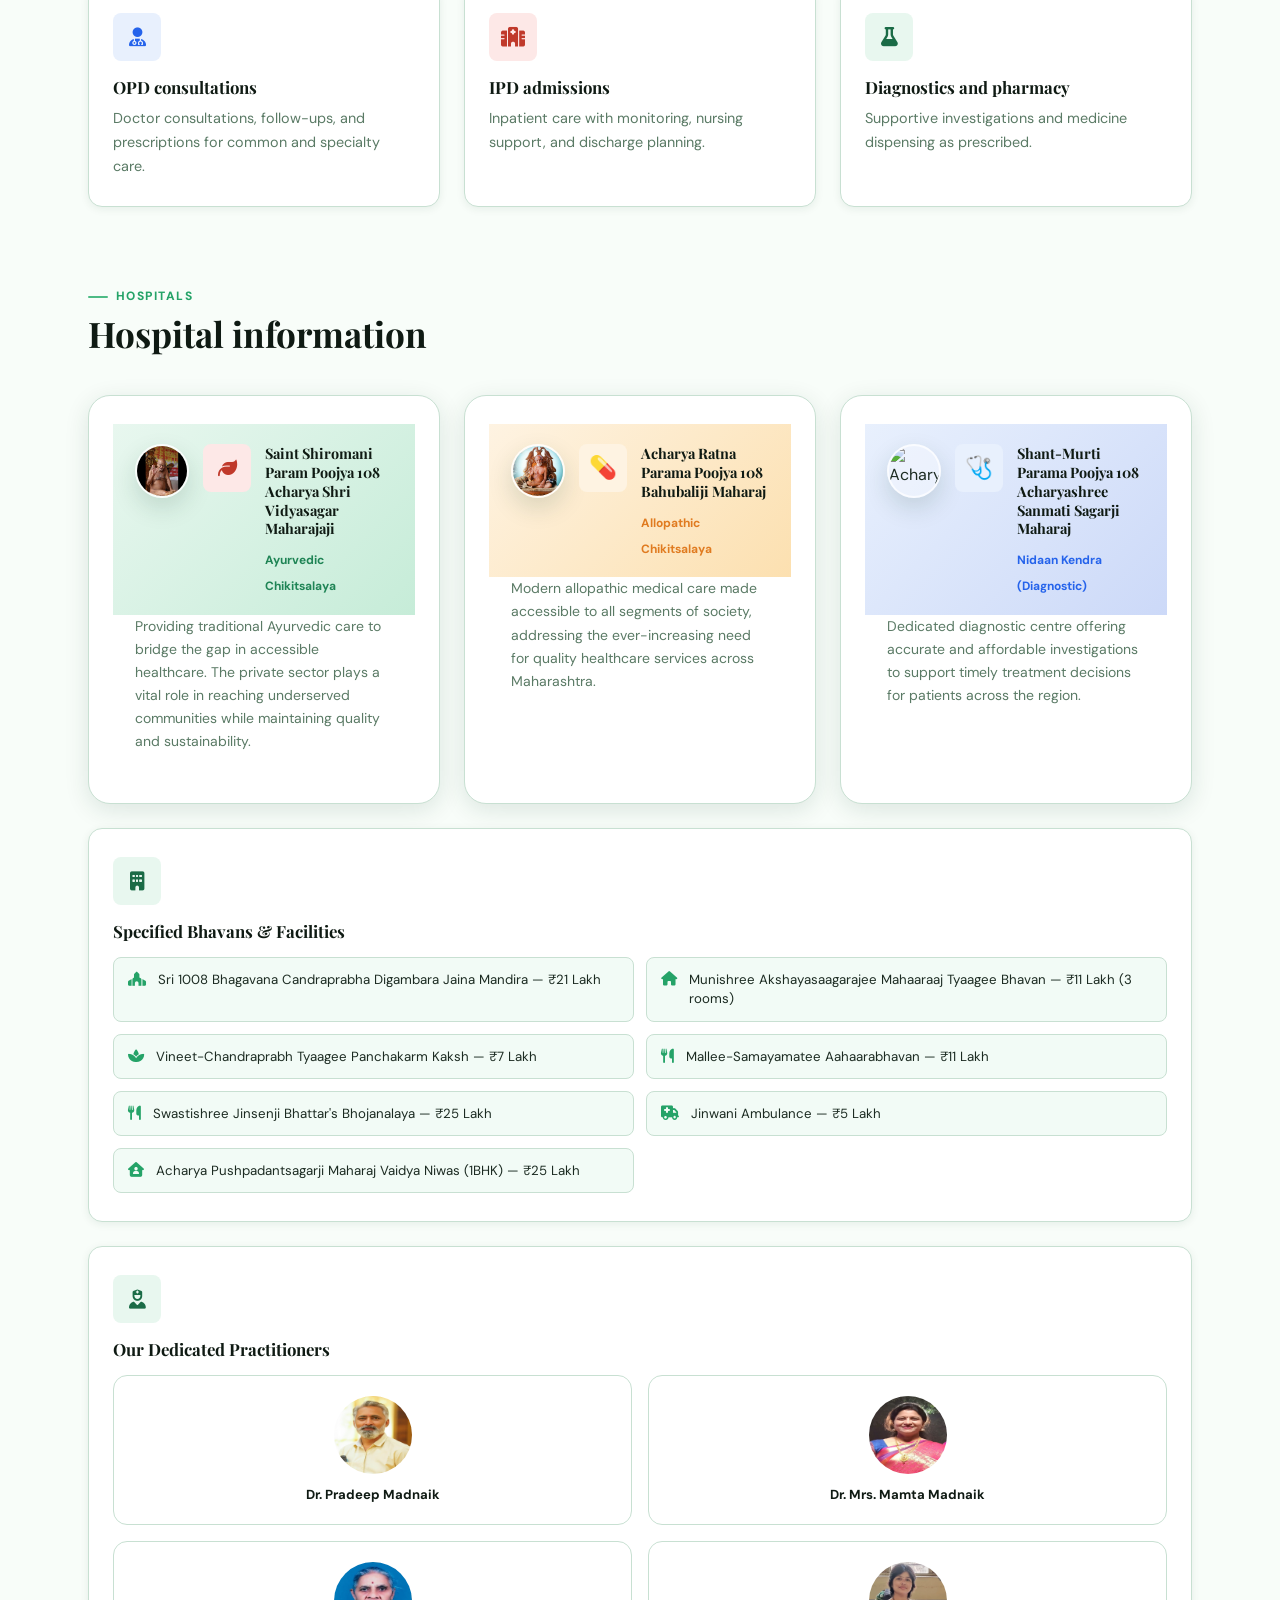
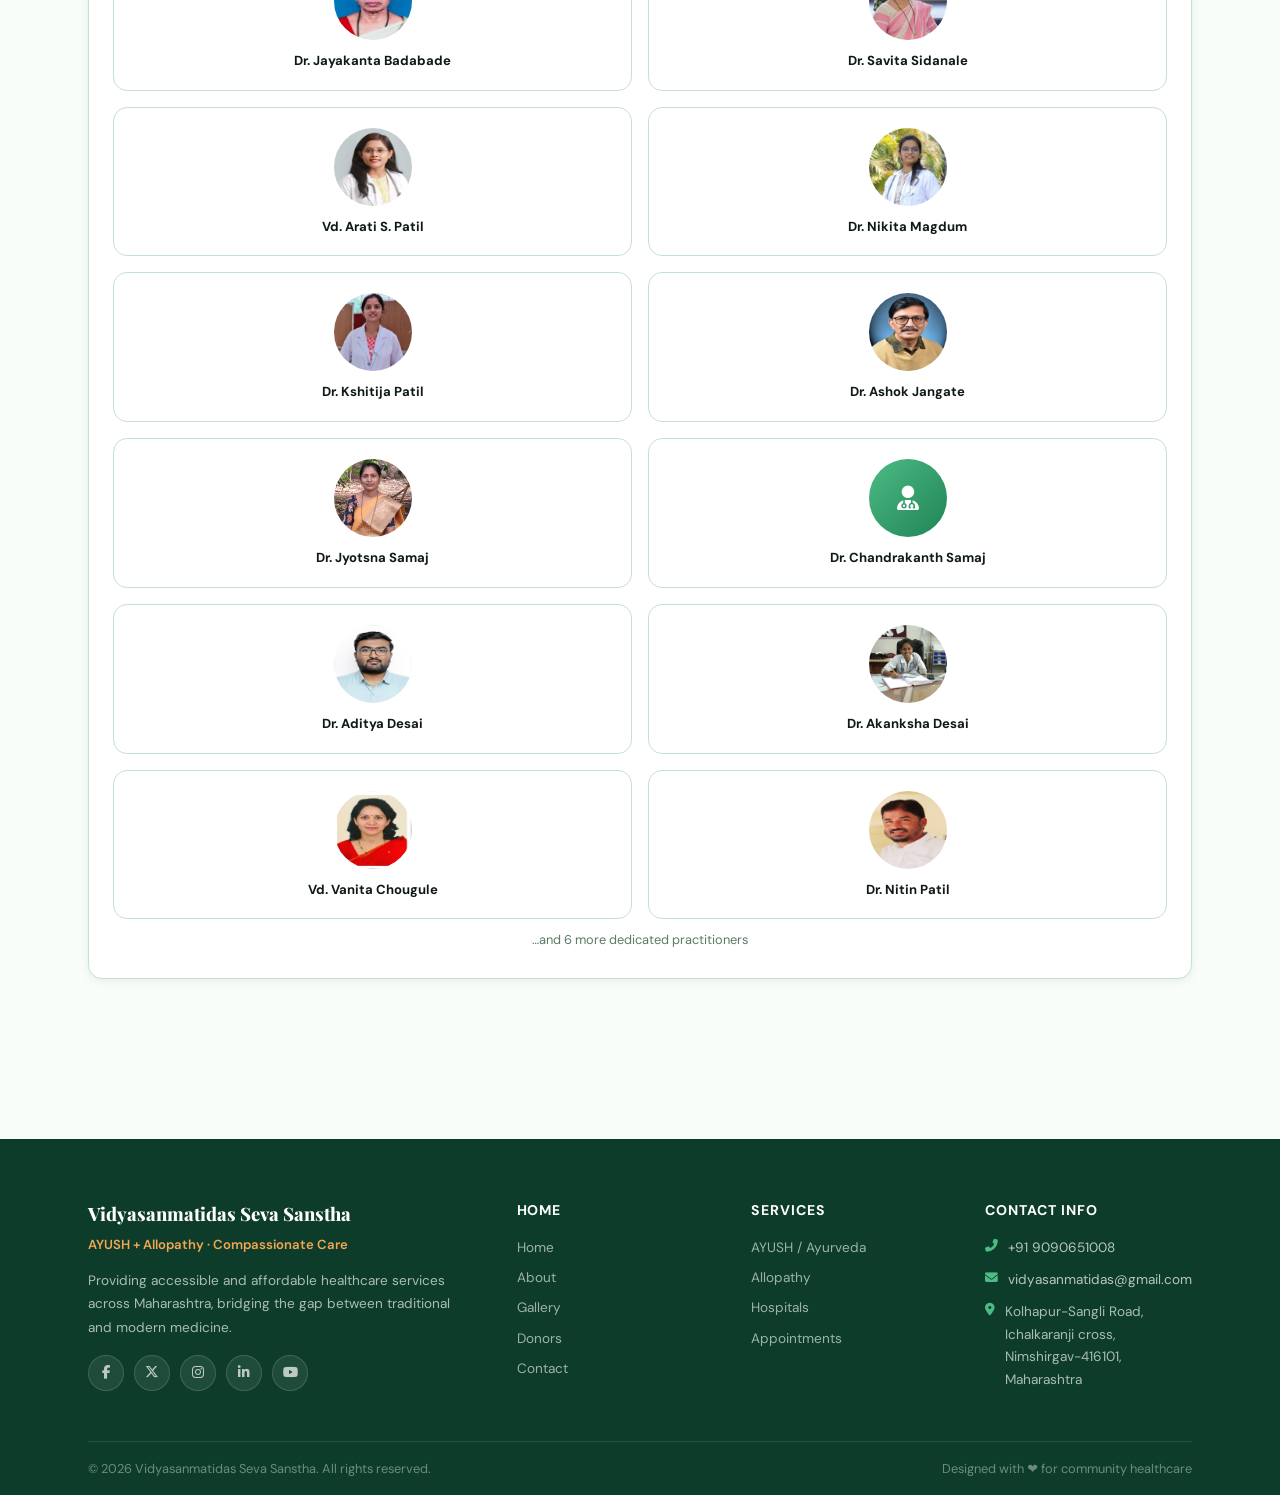
==== commit 7752822b: "Upadte in the home page" ====
--- a/index.html
+++ b/index.html
@@ -27,7 +27,7 @@
   <nav class="navbar">
     <div class="container">
       <a href="index.html" class="navbar-brand">
-        <img class="brand-logo" src="img/WhatsApp%20Image%202026-04-20%20at%209.15.50%20PM.jpeg" alt="Vidyasanmatidas Seva Sanstha logo" />
+        <img class="brand-logo" src="img/logo.jpeg" alt="Vidyasanmatidas Seva Sanstha logo" />
         <span class="brand-name">Vidyasanmatidas Seva Sanstha</span>
         <span class="brand-sub" data-i18n="brand.subtitle">AYUSH + Allopathy</span>
       </a>
@@ -185,6 +185,9 @@
         </div>
         <div class="card hospital-card hcard-allo">
           <div class="hospital-card-header">
+            <div class="hospital-thumb">
+              <img src="img/bahubali%20maharaj.jpg" alt="Acharya Ratna Parama Poojya 108 Bahubaliji Maharaj" loading="lazy" decoding="async" />
+            </div>
             <div class="icon-chip yellow" style="font-size:1.4rem;">💊</div>
             <div>
               <h3 style="font-size:.9rem;">Acharya Ratna Parama Poojya 108 Bahubaliji Maharaj</h3>
@@ -213,7 +216,7 @@
       </div>
 
       <!-- Bhavan & Doctors -->
-      <div class="split reveal">
+      <div class="split reveal" style="grid-template-columns:1fr;">
         <div class="card">
           <div class="icon-chip green"><i class="fas fa-building"></i></div>
           <h3>Specified Bhavans &amp; Facilities</h3>
--- a/style.css
+++ b/style.css
@@ -675,13 +675,14 @@
 }
 .gallery-slide {
   flex: 0 0 auto;
-  width: 320px;
+  width: 380px;
   aspect-ratio: 4 / 3;
   border-radius: var(--radius-md);
   overflow: hidden;
   position: relative;
   border: 1px solid rgba(200,224,210,.9);
   background: linear-gradient(135deg, var(--green-100), var(--green-50));
+  transition: transform .35s ease, box-shadow .35s ease;
 }
 .gallery-slide img {
   width: 100%;
@@ -689,9 +690,13 @@
   object-fit: cover;
   display: block;
   transform: scale(1);
-  transition: transform .6s ease;
-}
-.gallery-slide:hover img { transform: scale(1.05); }
+  transition: transform .75s ease;
+}
+.gallery-slide:hover {
+  transform: translateY(-8px) scale(1.01);
+  box-shadow: 0 20px 34px rgba(16,56,38,.22);
+}
+.gallery-slide:hover img { transform: scale(1.09) rotate(.4deg); }
 .gallery-slide .gallery-cap {
   position: absolute;
   inset: auto 0 0 0;
@@ -718,23 +723,42 @@
 .gallery-grid {
   display: grid;
   grid-template-columns: repeat(3, 1fr);
-  gap: 16px;
+  gap: 22px;
 }
 .gallery-tile {
   border-radius: var(--radius-md);
   overflow: hidden;
   position: relative;
   aspect-ratio: 4/3;
+  min-height: 300px;
   background: linear-gradient(135deg, var(--green-100), var(--green-50));
   border: 1px solid var(--border);
   display: flex;
   flex-direction: column;
   align-items: center;
   justify-content: center;
-  transition: transform .25s, box-shadow .25s;
+  transition: transform .35s ease, box-shadow .35s ease, border-color .35s ease;
   cursor: pointer;
 }
-.gallery-tile:hover { transform: scale(1.02); box-shadow: var(--shadow-md); }
+.gallery-tile::before {
+  content: "";
+  position: absolute;
+  inset: -140% auto auto -70%;
+  width: 70%;
+  height: 300%;
+  background: linear-gradient(100deg, transparent 30%, rgba(255,255,255,.45), transparent 70%);
+  transform: rotate(12deg);
+  transition: transform .7s ease;
+  pointer-events: none;
+}
+.gallery-tile:hover {
+  transform: translateY(-10px) scale(1.03);
+  border-color: rgba(224,123,32,.45);
+  box-shadow: 0 22px 34px rgba(16,56,38,.22), 0 0 0 1px rgba(224,123,32,.18) inset;
+}
+.gallery-tile:hover::before {
+  transform: translateX(290%) rotate(12deg);
+}
 .gallery-tile .tile-placeholder {
   display: flex;
   flex-direction: column;
@@ -749,9 +773,9 @@
   bottom: 0; left: 0; right: 0;
   background: linear-gradient(transparent, rgba(0,0,0,.6));
   color: var(--white);
-  font-size: .78rem;
+  font-size: .84rem;
   font-weight: 600;
-  padding: 20px 12px 10px;
+  padding: 24px 14px 12px;
 }
 
 /* ============================================================
@@ -1351,7 +1375,8 @@
   .stat-number { font-size: 1.5rem; }
 
   .gallery-grid { grid-template-columns: repeat(2, 1fr); }
-  .gallery-slide { width: 260px; }
+  .gallery-slide { width: 320px; }
+  .gallery-tile { min-height: 260px; }
 
   .doctor-grid { grid-template-columns: repeat(2, 1fr); }
 
@@ -1373,7 +1398,8 @@
    ============================================================ */
 @media (max-width: 480px) {
   .gallery-grid { grid-template-columns: 1fr; }
-  .gallery-slide { width: 240px; }
+  .gallery-slide { width: 280px; }
+  .gallery-tile { min-height: 240px; }
   .doctor-grid { grid-template-columns: 1fr 1fr; }
   .topbar-right { display: none; }
   .hero-badge { font-size: .7rem; padding: 5px 10px; }
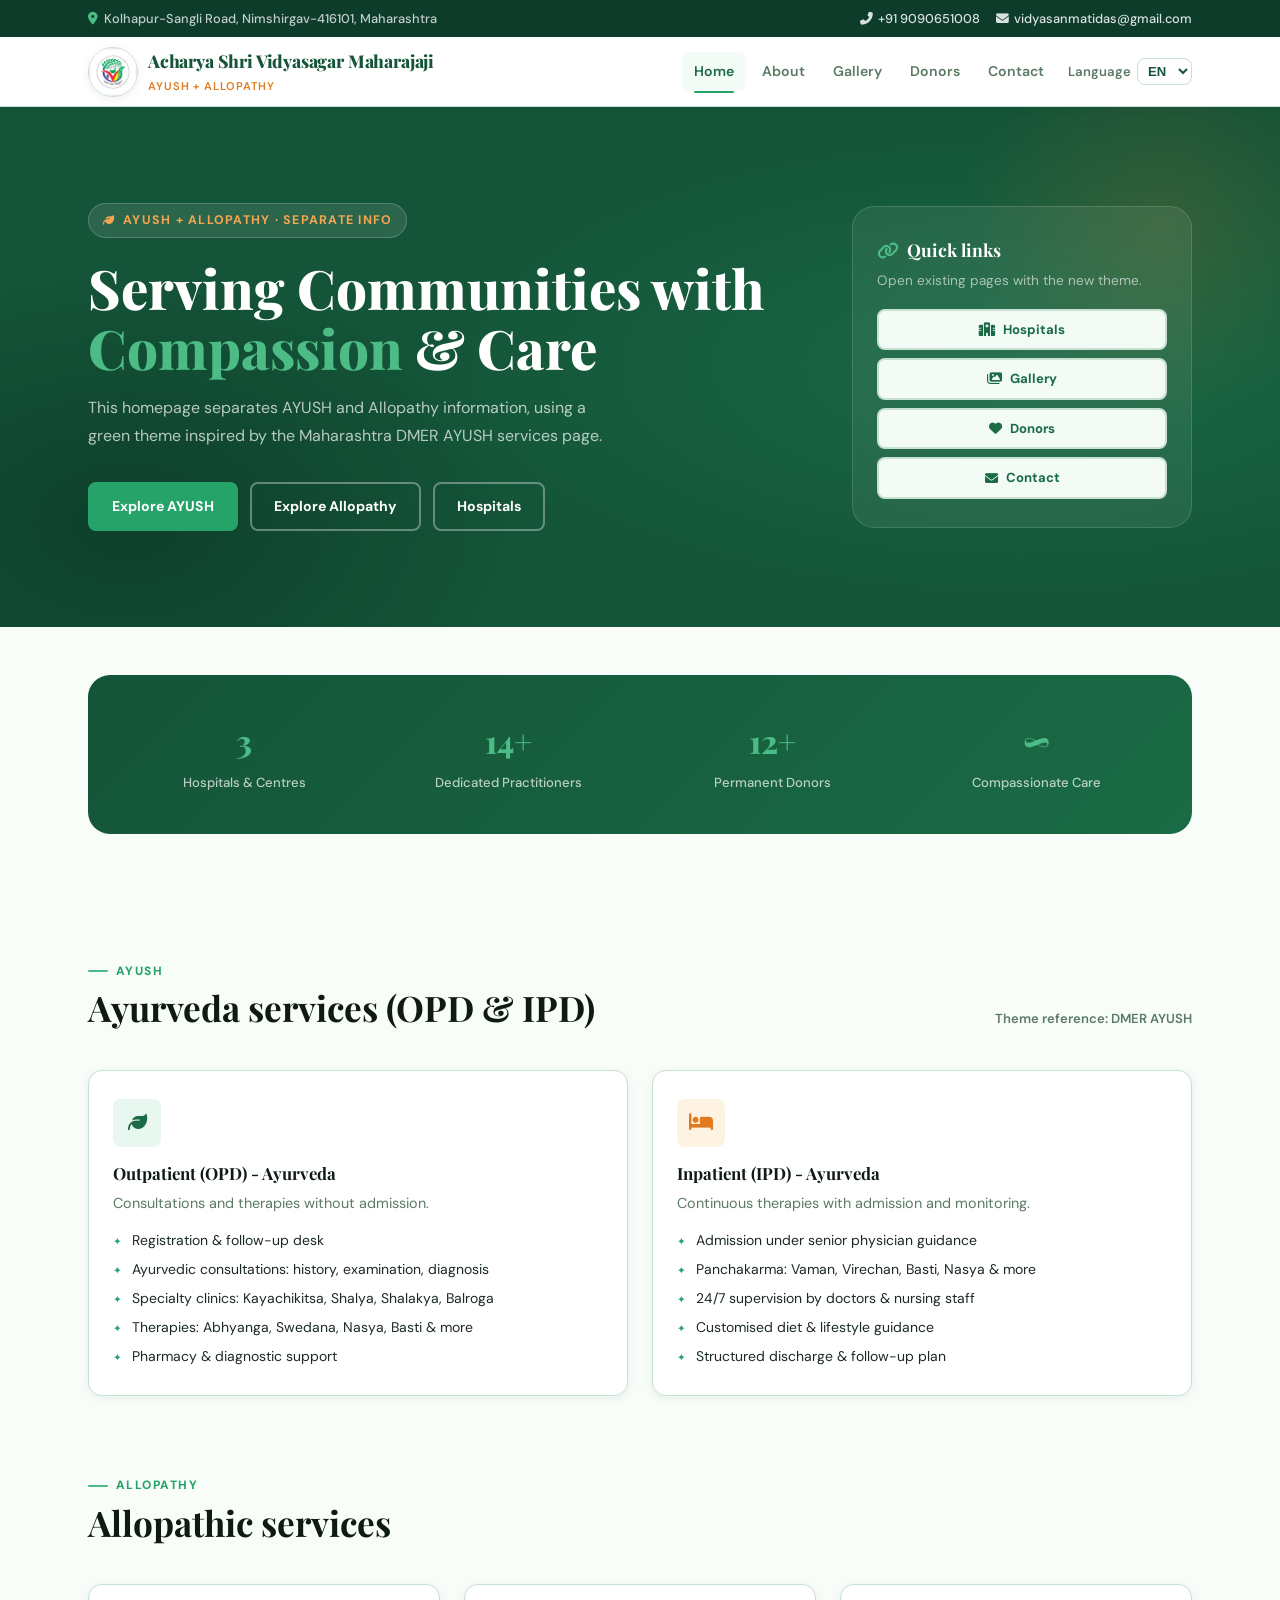
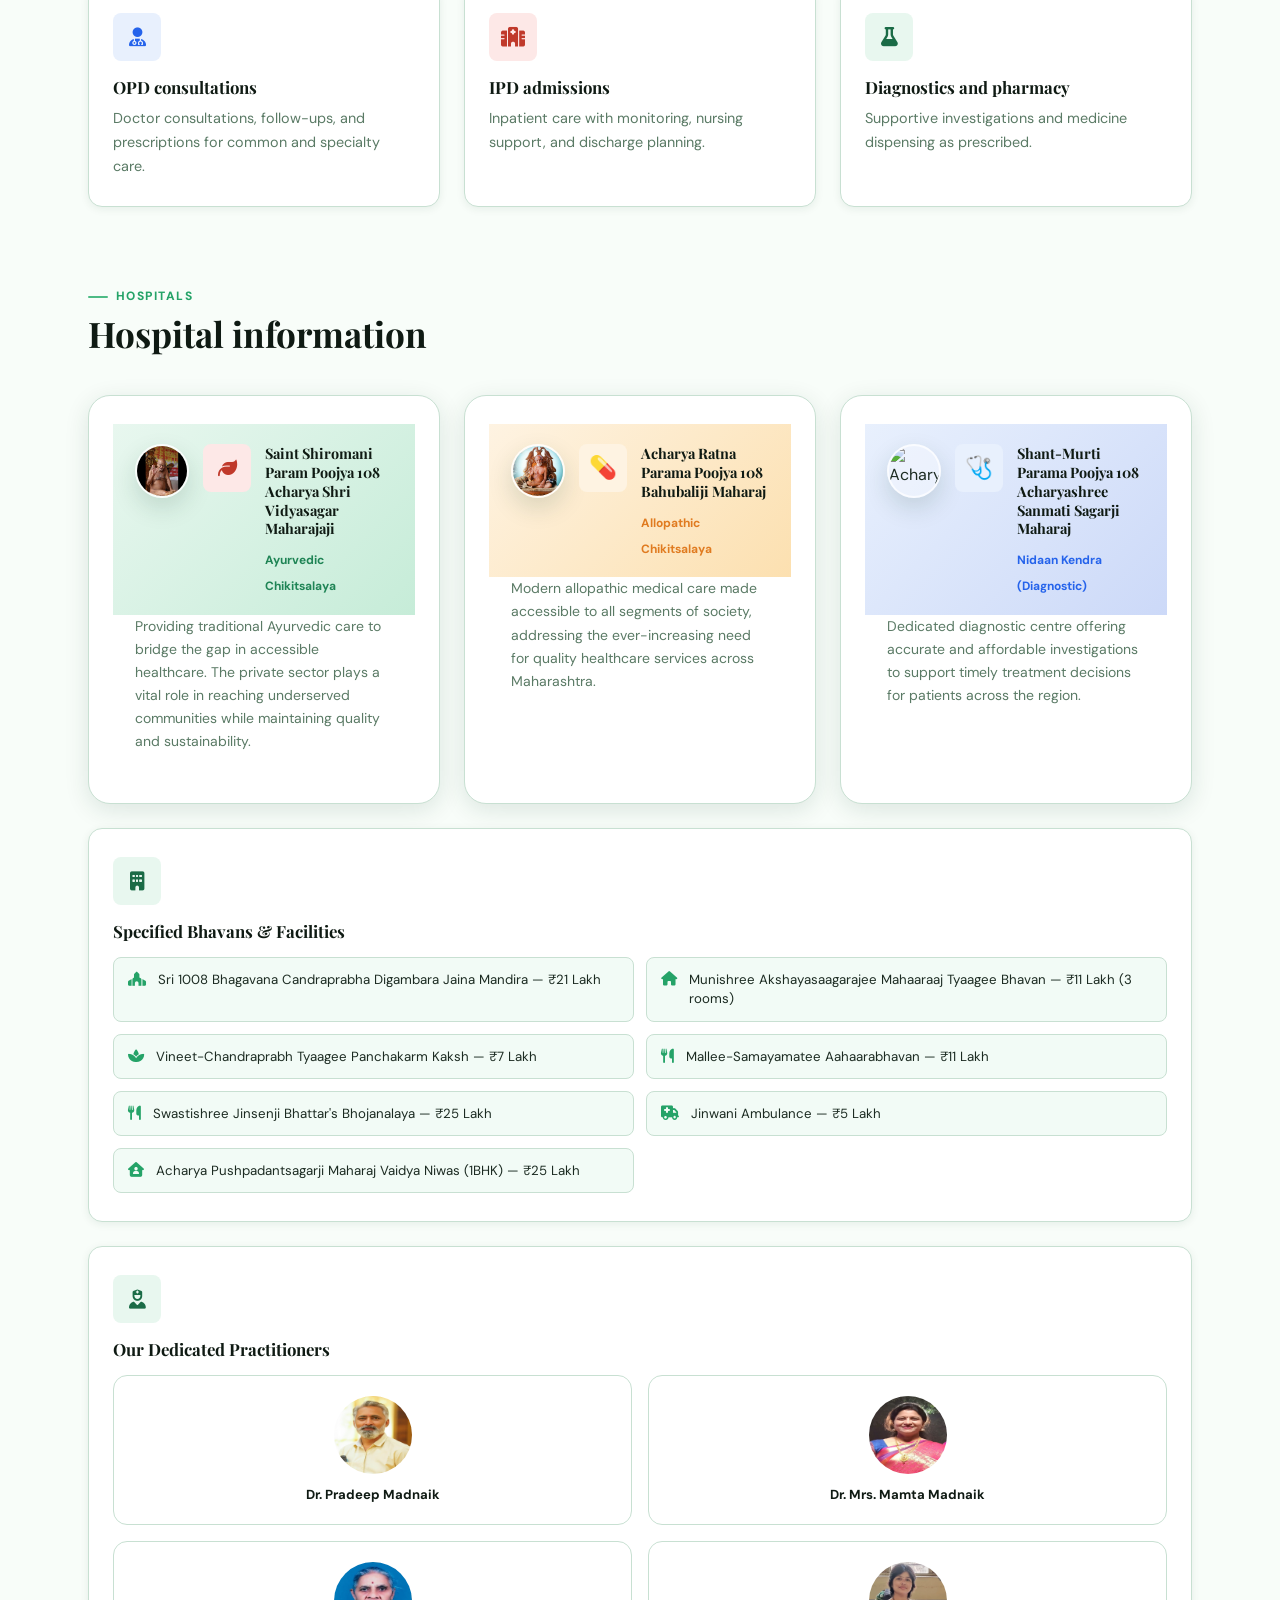
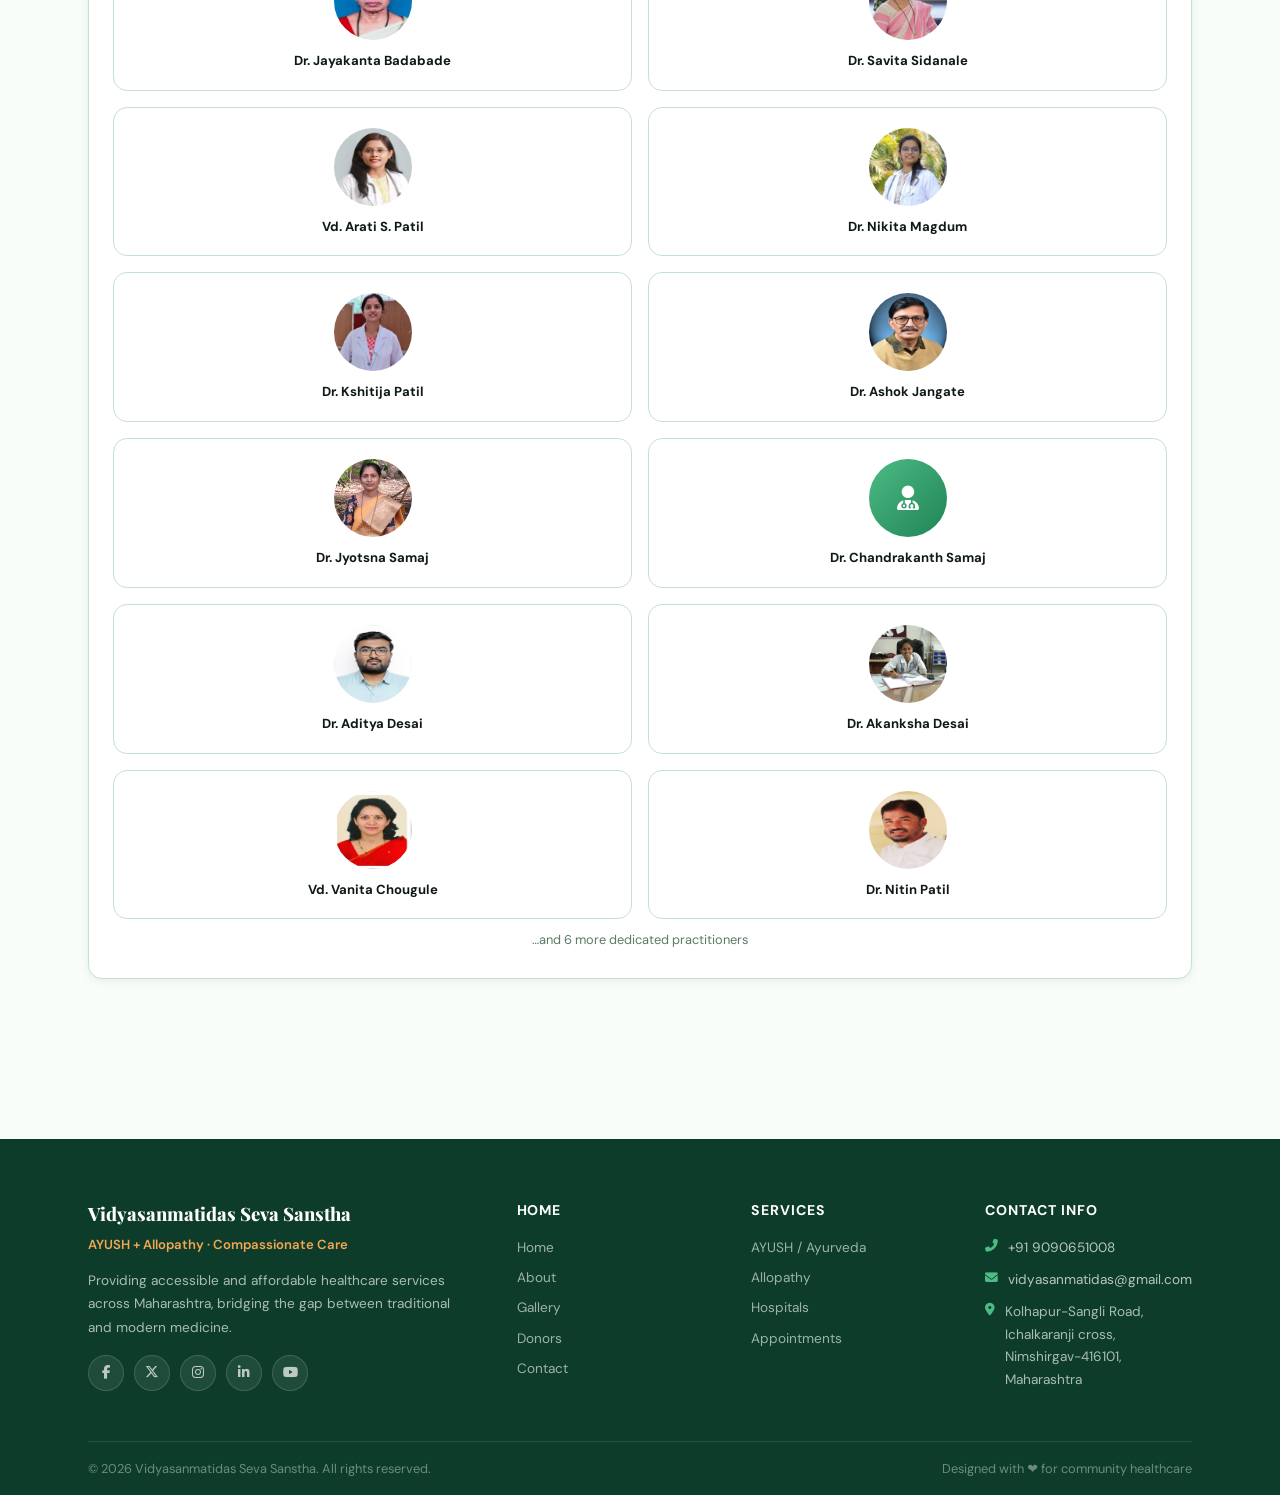
==== commit 114a77f8: "Upadte in the home & Gallry  page" ====
--- a/index.html
+++ b/index.html
@@ -28,7 +28,7 @@
     <div class="container">
       <a href="index.html" class="navbar-brand">
         <img class="brand-logo" src="img/logo.jpeg" alt="Vidyasanmatidas Seva Sanstha logo" />
-        <span class="brand-name">Vidyasanmatidas Seva Sanstha</span>
+        <span class="brand-name">Acharya Shri Vidyasagar Maharajaji</span>
         <span class="brand-sub" data-i18n="brand.subtitle">AYUSH + Allopathy</span>
       </a>
       <button class="hamburger" id="hamburger" aria-label="Toggle navigation" aria-expanded="false">
